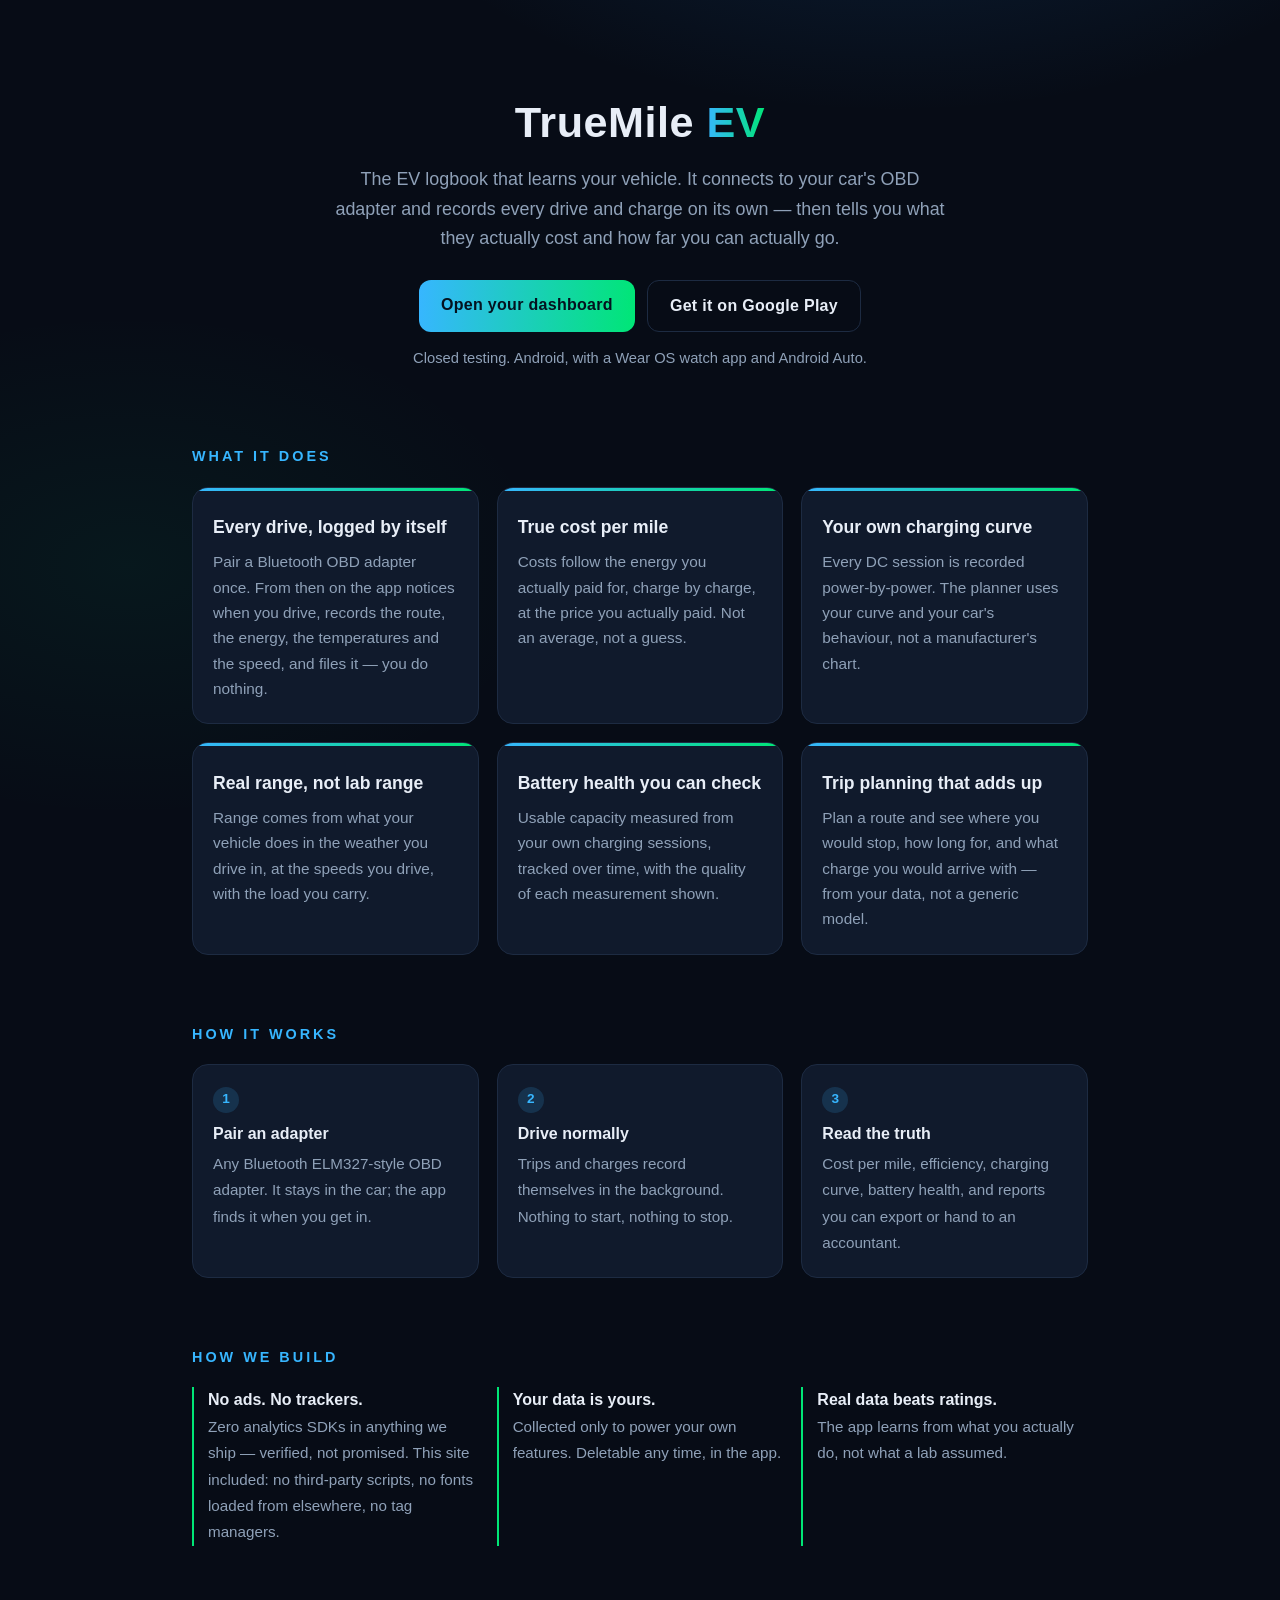
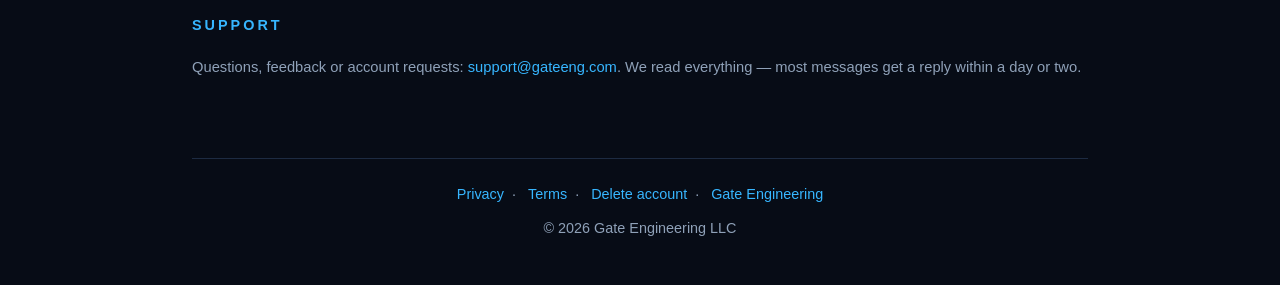
==== index.html @ 0117ac12 "Add files via upload" ====
<!DOCTYPE html>
<html lang="en"><head><meta charset="utf-8"><meta name="viewport" content="width=device-width, initial-scale=1">
<title>TrueMile EV — the EV logbook that learns your vehicle</title>
<meta name="description" content="TrueMile EV connects to your car's OBD adapter and records every drive and charge automatically: true cost per mile, real range, your own charging curve, battery health, and a trip planner built on your driving instead of lab numbers.">
<link rel="icon" href='data:image/svg+xml,<svg xmlns="http://www.w3.org/2000/svg" viewBox="0 0 64 64"><path d="M10 12 h18 a20 20 0 0 1 0 40 h-18 z" fill="%231e88d2"/><circle cx="52" cy="32" r="6" fill="%2300e676"/></svg>'>
<style>
:root{--bg:#070c16;--card:#101a2c;--ink:#e8eef7;--muted:#8fa1b8;--line:#1d2b42;
--cyan:#37b6ff;--green:#00e676}
*{box-sizing:border-box}
body{margin:0;font-family:-apple-system,"Segoe UI",Roboto,sans-serif;background:var(--bg);color:var(--ink);line-height:1.65;
background-image:
 radial-gradient(900px 500px at 70% -10%,rgba(30,110,190,.22),transparent 60%),
 radial-gradient(700px 420px at 10% 30%,rgba(0,180,120,.07),transparent 60%);}
.wrap{max-width:940px;margin:0 auto;padding:0 22px}
a{color:var(--cyan);text-decoration:none}a:hover{text-decoration:underline}
header{padding:78px 0 26px;text-align:center}
h1{font-size:clamp(1.9em,5vw,2.7em);margin:.2em 0 .1em;letter-spacing:.5px;font-weight:800}
h1 .g{background:linear-gradient(92deg,var(--cyan),var(--green));-webkit-background-clip:text;background-clip:text;color:transparent}
.tag{color:var(--muted);font-size:1.12em;margin:.4em auto 0;max-width:620px}
.cta{display:flex;gap:12px;justify-content:center;flex-wrap:wrap;margin-top:26px}
.btn{display:inline-block;padding:12px 22px;border-radius:12px;font-weight:700;letter-spacing:.3px}
.btn.primary{background:linear-gradient(92deg,var(--cyan),var(--green));color:#04121f}
.btn.primary:hover{text-decoration:none;filter:brightness(1.08)}
.btn.ghost{border:1px solid var(--line);color:var(--ink)}
.btn.ghost:hover{text-decoration:none;border-color:#2c4268}
section{padding:34px 0}
h2{font-size:.9em;letter-spacing:3px;text-transform:uppercase;color:var(--cyan);margin:0 0 18px}
.grid{display:grid;grid-template-columns:repeat(auto-fit,minmax(260px,1fr));gap:18px}
.card{position:relative;background:var(--card);border:1px solid var(--line);border-radius:16px;padding:22px 20px;overflow:hidden}
.card::before{content:"";position:absolute;inset:0 0 auto 0;height:3px;background:linear-gradient(90deg,var(--cyan),var(--green))}
.card h3{margin:.2em 0 .4em;font-size:1.1em}
.card p{margin:0;color:var(--muted);font-size:.96em}
ol.steps{counter-reset:s;list-style:none;padding:0;margin:0;display:grid;grid-template-columns:repeat(auto-fit,minmax(240px,1fr));gap:18px}
ol.steps li{counter-increment:s;background:var(--card);border:1px solid var(--line);border-radius:16px;padding:20px}
ol.steps li::before{content:counter(s);display:inline-flex;align-items:center;justify-content:center;width:26px;height:26px;
border-radius:50%;background:rgba(55,182,255,.16);color:var(--cyan);font-weight:800;font-size:.85em;margin-bottom:8px}
ol.steps b{display:block;margin-bottom:4px}
ol.steps span{color:var(--muted);font-size:.95em}
.promise{display:grid;grid-template-columns:repeat(auto-fit,minmax(240px,1fr));gap:18px}
.promise div{border-left:2px solid var(--green);padding-left:14px}
.promise b{display:block}
.promise span{color:var(--muted);font-size:.95em}
.note{color:var(--muted);font-size:.92em}
footer{border-top:1px solid var(--line);margin-top:30px;padding:24px 0 44px;color:var(--muted);font-size:.9em;text-align:center}
footer a{margin:0 8px}
</style>
</head><body>
<div class="wrap">

<header>
  <h1>TrueMile <span class="g">EV</span></h1>
  <p class="tag">The EV logbook that learns your vehicle. It connects to your car's OBD adapter and
  records every drive and charge on its own — then tells you what they actually cost and how far you
  can actually go.</p>
  <div class="cta">
    <a class="btn primary" href="app.html">Open your dashboard</a>
    <a class="btn ghost" href="https://play.google.com/store/apps/details?id=com.gateengineering.truemileev">Get it on Google Play</a>
  </div>
  <p class="note" style="margin-top:14px">Closed testing. Android, with a Wear OS watch app and Android Auto.</p>
</header>

<section>
  <h2>What it does</h2>
  <div class="grid">
    <div class="card"><h3>Every drive, logged by itself</h3><p>Pair a Bluetooth OBD adapter once. From then on the app notices when you drive, records the route, the energy, the temperatures and the speed, and files it — you do nothing.</p></div>
    <div class="card"><h3>True cost per mile</h3><p>Costs follow the energy you actually paid for, charge by charge, at the price you actually paid. Not an average, not a guess.</p></div>
    <div class="card"><h3>Your own charging curve</h3><p>Every DC session is recorded power-by-power. The planner uses your curve and your car's behaviour, not a manufacturer's chart.</p></div>
    <div class="card"><h3>Real range, not lab range</h3><p>Range comes from what your vehicle does in the weather you drive in, at the speeds you drive, with the load you carry.</p></div>
    <div class="card"><h3>Battery health you can check</h3><p>Usable capacity measured from your own charging sessions, tracked over time, with the quality of each measurement shown.</p></div>
    <div class="card"><h3>Trip planning that adds up</h3><p>Plan a route and see where you would stop, how long for, and what charge you would arrive with — from your data, not a generic model.</p></div>
  </div>
</section>

<section>
  <h2>How it works</h2>
  <ol class="steps">
    <li><b>Pair an adapter</b><span>Any Bluetooth ELM327-style OBD adapter. It stays in the car; the app finds it when you get in.</span></li>
    <li><b>Drive normally</b><span>Trips and charges record themselves in the background. Nothing to start, nothing to stop.</span></li>
    <li><b>Read the truth</b><span>Cost per mile, efficiency, charging curve, battery health, and reports you can export or hand to an accountant.</span></li>
  </ol>
</section>

<section>
  <h2>How we build</h2>
  <div class="promise">
    <div><b>No ads. No trackers.</b><span>Zero analytics SDKs in anything we ship — verified, not promised. This site included: no third-party scripts, no fonts loaded from elsewhere, no tag managers.</span></div>
    <div><b>Your data is yours.</b><span>Collected only to power your own features. Deletable any time, in the app.</span></div>
    <div><b>Real data beats ratings.</b><span>The app learns from what you actually do, not what a lab assumed.</span></div>
  </div>
</section>

<section>
  <h2>Support</h2>
  <p class="note">Questions, feedback or account requests: <a href="mailto:support@gateeng.com">support@gateeng.com</a>.
  We read everything — most messages get a reply within a day or two.</p>
</section>

<footer>
  <div>
    <a href="https://gateeng.com/truemile-privacy/">Privacy</a>·
    <a href="https://gateeng.com/truemile-terms/">Terms</a>·
    <a href="https://gateeng.com/truemile-privacy/delete/">Delete account</a>·
    <a href="https://gateeng.com">Gate Engineering</a>
  </div>
  <div style="margin-top:10px">© 2026 Gate Engineering LLC</div>
</footer>

</div>
</body></html>
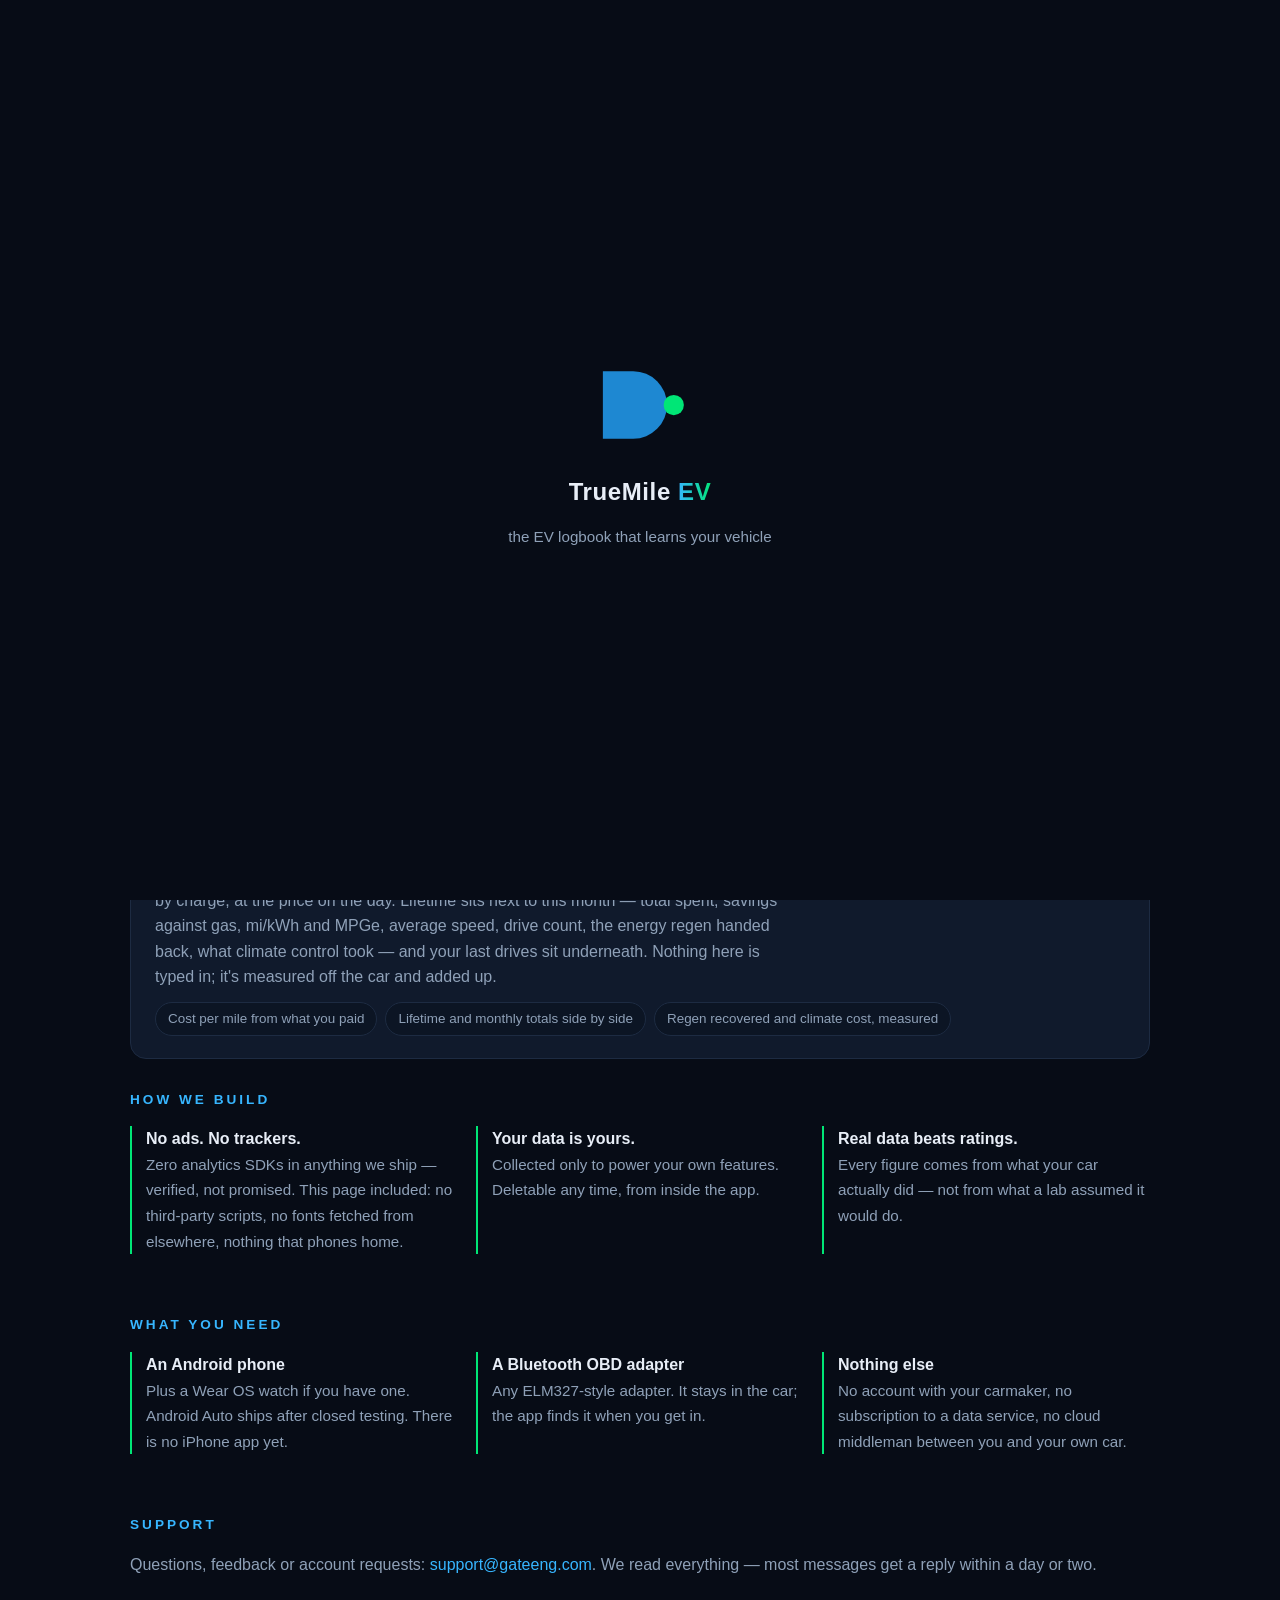
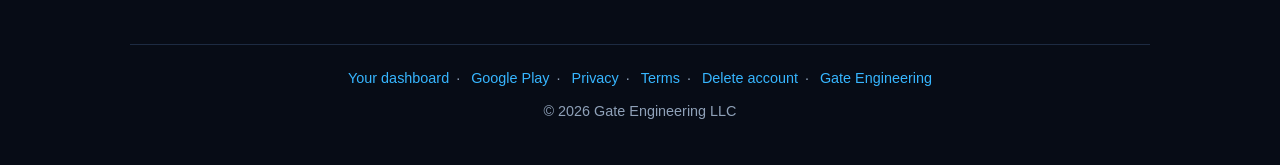
==== commit e8b6ed0c: "Add files via upload" ====
--- a/index.html
+++ b/index.html
@@ -3,107 +3,98 @@
 <title>TrueMile EV — the EV logbook that learns your vehicle</title>
 <meta name="description" content="TrueMile EV connects to your car's OBD adapter and records every drive and charge automatically: true cost per mile, real range, your own charging curve, battery health, and a trip planner built on your driving instead of lab numbers.">
 <link rel="icon" href='data:image/svg+xml,<svg xmlns="http://www.w3.org/2000/svg" viewBox="0 0 64 64"><path d="M10 12 h18 a20 20 0 0 1 0 40 h-18 z" fill="%231e88d2"/><circle cx="52" cy="32" r="6" fill="%2300e676"/></svg>'>
-<style>
-:root{--bg:#070c16;--card:#101a2c;--ink:#e8eef7;--muted:#8fa1b8;--line:#1d2b42;
---cyan:#37b6ff;--green:#00e676}
-*{box-sizing:border-box}
-body{margin:0;font-family:-apple-system,"Segoe UI",Roboto,sans-serif;background:var(--bg);color:var(--ink);line-height:1.65;
-background-image:
- radial-gradient(900px 500px at 70% -10%,rgba(30,110,190,.22),transparent 60%),
- radial-gradient(700px 420px at 10% 30%,rgba(0,180,120,.07),transparent 60%);}
-.wrap{max-width:940px;margin:0 auto;padding:0 22px}
-a{color:var(--cyan);text-decoration:none}a:hover{text-decoration:underline}
-header{padding:78px 0 26px;text-align:center}
-h1{font-size:clamp(1.9em,5vw,2.7em);margin:.2em 0 .1em;letter-spacing:.5px;font-weight:800}
-h1 .g{background:linear-gradient(92deg,var(--cyan),var(--green));-webkit-background-clip:text;background-clip:text;color:transparent}
-.tag{color:var(--muted);font-size:1.12em;margin:.4em auto 0;max-width:620px}
-.cta{display:flex;gap:12px;justify-content:center;flex-wrap:wrap;margin-top:26px}
-.btn{display:inline-block;padding:12px 22px;border-radius:12px;font-weight:700;letter-spacing:.3px}
-.btn.primary{background:linear-gradient(92deg,var(--cyan),var(--green));color:#04121f}
-.btn.primary:hover{text-decoration:none;filter:brightness(1.08)}
-.btn.ghost{border:1px solid var(--line);color:var(--ink)}
-.btn.ghost:hover{text-decoration:none;border-color:#2c4268}
-section{padding:34px 0}
-h2{font-size:.9em;letter-spacing:3px;text-transform:uppercase;color:var(--cyan);margin:0 0 18px}
-.grid{display:grid;grid-template-columns:repeat(auto-fit,minmax(260px,1fr));gap:18px}
-.card{position:relative;background:var(--card);border:1px solid var(--line);border-radius:16px;padding:22px 20px;overflow:hidden}
-.card::before{content:"";position:absolute;inset:0 0 auto 0;height:3px;background:linear-gradient(90deg,var(--cyan),var(--green))}
-.card h3{margin:.2em 0 .4em;font-size:1.1em}
-.card p{margin:0;color:var(--muted);font-size:.96em}
-ol.steps{counter-reset:s;list-style:none;padding:0;margin:0;display:grid;grid-template-columns:repeat(auto-fit,minmax(240px,1fr));gap:18px}
-ol.steps li{counter-increment:s;background:var(--card);border:1px solid var(--line);border-radius:16px;padding:20px}
-ol.steps li::before{content:counter(s);display:inline-flex;align-items:center;justify-content:center;width:26px;height:26px;
-border-radius:50%;background:rgba(55,182,255,.16);color:var(--cyan);font-weight:800;font-size:.85em;margin-bottom:8px}
-ol.steps b{display:block;margin-bottom:4px}
-ol.steps span{color:var(--muted);font-size:.95em}
-.promise{display:grid;grid-template-columns:repeat(auto-fit,minmax(240px,1fr));gap:18px}
-.promise div{border-left:2px solid var(--green);padding-left:14px}
-.promise b{display:block}
-.promise span{color:var(--muted);font-size:.95em}
-.note{color:var(--muted);font-size:.92em}
-footer{border-top:1px solid var(--line);margin-top:30px;padding:24px 0 44px;color:var(--muted);font-size:.9em;text-align:center}
-footer a{margin:0 8px}
-</style>
+<link rel="stylesheet" href="assets/site.css">
 </head><body>
+
+<!-- Splash — the app's own opening. Once per visit; skipped entirely when motion is reduced. -->
+<div id="splash">
+  <svg class="mark" viewBox="0 0 64 64" aria-hidden="true">
+    <path d="M10 12 h18 a20 20 0 0 1 0 40 h-18 z" fill="#1e88d2"/>
+    <circle class="pulse" cx="52" cy="32" r="6" fill="#00e676"/>
+  </svg>
+  <div class="name">TrueMile <span>EV</span></div>
+  <div class="tag">the EV logbook that learns your vehicle</div>
+</div>
+
 <div class="wrap">
 
-<header>
-  <h1>TrueMile <span class="g">EV</span></h1>
-  <p class="tag">The EV logbook that learns your vehicle. It connects to your car's OBD adapter and
-  records every drive and charge on its own — then tells you what they actually cost and how far you
-  can actually go.</p>
-  <div class="cta">
-    <a class="btn primary" href="app.html">Open your dashboard</a>
-    <a class="btn ghost" href="https://play.google.com/store/apps/details?id=com.gateengineering.truemileev">Get it on Google Play</a>
+  <header class="bar">
+    <a class="btn" href="app.html">
+      <svg viewBox="0 0 24 24" fill="currentColor" aria-hidden="true"><path d="M12 12a5 5 0 1 0 0-10 5 5 0 0 0 0 10zm0 2c-5 0-9 2.5-9 5.5V22h18v-2.5c0-3-4-5.5-9-5.5z"/></svg>
+      Sign in
+    </a>
+    <div class="spacer"></div>
+    <a class="btn" href="https://play.google.com/store/apps/details?id=com.gateengineering.truemileev">
+      <svg viewBox="0 0 24 24" fill="currentColor" aria-hidden="true"><path d="M3 2.5v19l11-9.5-11-9.5zm13.2 7.1 2.9 2.4-2.9 2.4-2.8-2.4 2.8-2.4z"/></svg>
+      Google Play
+    </a>
+    <span class="btn" aria-disabled="true" title="iPhone app: not yet">
+      <svg viewBox="0 0 24 24" fill="currentColor" aria-hidden="true"><path d="M16.3 12.7c0-2.3 1.9-3.4 2-3.5-1.1-1.6-2.8-1.8-3.4-1.8-1.5-.2-2.8.8-3.6.8-.7 0-1.8-.8-3-.8-1.6 0-3 .9-3.8 2.3-1.6 2.8-.4 7 1.2 9.3.8 1.1 1.7 2.4 2.9 2.3 1.2 0 1.6-.7 3-.7s1.8.7 3 .7c1.2 0 2-1.1 2.8-2.3.9-1.3 1.2-2.6 1.2-2.6s-2.3-.9-2.3-3.7zM14 5.6c.6-.8 1.1-1.9 1-3-1 0-2.1.6-2.8 1.5-.6.7-1.1 1.8-1 2.9 1.1.1 2.2-.6 2.8-1.4z"/></svg>
+      iPhone soon
+    </span>
+  </header>
+
+  <div class="hero">
+    <h1>TrueMile <span>EV</span></h1>
+    <p>It pairs with the OBD adapter in your car and then records every drive and every charge by
+    itself — and tells you what they actually cost, and how far you can actually go.</p>
   </div>
-  <p class="note" style="margin-top:14px">Closed testing. Android, with a Wear OS watch app and Android Auto.</p>
-</header>
 
-<section>
-  <h2>What it does</h2>
-  <div class="grid">
-    <div class="card"><h3>Every drive, logged by itself</h3><p>Pair a Bluetooth OBD adapter once. From then on the app notices when you drive, records the route, the energy, the temperatures and the speed, and files it — you do nothing.</p></div>
-    <div class="card"><h3>True cost per mile</h3><p>Costs follow the energy you actually paid for, charge by charge, at the price you actually paid. Not an average, not a guess.</p></div>
-    <div class="card"><h3>Your own charging curve</h3><p>Every DC session is recorded power-by-power. The planner uses your curve and your car's behaviour, not a manufacturer's chart.</p></div>
-    <div class="card"><h3>Real range, not lab range</h3><p>Range comes from what your vehicle does in the weather you drive in, at the speeds you drive, with the load you carry.</p></div>
-    <div class="card"><h3>Battery health you can check</h3><p>Usable capacity measured from your own charging sessions, tracked over time, with the quality of each measurement shown.</p></div>
-    <div class="card"><h3>Trip planning that adds up</h3><p>Plan a route and see where you would stop, how long for, and what charge you would arrive with — from your data, not a generic model.</p></div>
+  <!-- The carousel. Slides are drawn, not photographed: they stay crisp at any size, weigh
+       nothing, and their numbers can move. -->
+  <div class="stage" role="group" aria-label="App screens">
+    <div id="ring" class="ring"></div>
   </div>
-</section>
 
-<section>
-  <h2>How it works</h2>
-  <ol class="steps">
-    <li><b>Pair an adapter</b><span>Any Bluetooth ELM327-style OBD adapter. It stays in the car; the app finds it when you get in.</span></li>
-    <li><b>Drive normally</b><span>Trips and charges record themselves in the background. Nothing to start, nothing to stop.</span></li>
-    <li><b>Read the truth</b><span>Cost per mile, efficiency, charging curve, battery health, and reports you can export or hand to an accountant.</span></li>
-  </ol>
-</section>
+  <!-- The app's own bottom bar, doing the steering. -->
+  <div id="appnav" class="appnav" role="tablist" aria-label="Choose a screen"></div>
 
-<section>
-  <h2>How we build</h2>
-  <div class="promise">
-    <div><b>No ads. No trackers.</b><span>Zero analytics SDKs in anything we ship — verified, not promised. This site included: no third-party scripts, no fonts loaded from elsewhere, no tag managers.</span></div>
-    <div><b>Your data is yours.</b><span>Collected only to power your own features. Deletable any time, in the app.</span></div>
-    <div><b>Real data beats ratings.</b><span>The app learns from what you actually do, not what a lab assumed.</span></div>
-  </div>
-</section>
+  <div id="readout" class="readout" aria-live="polite"></div>
 
-<section>
-  <h2>Support</h2>
-  <p class="note">Questions, feedback or account requests: <a href="mailto:support@gateeng.com">support@gateeng.com</a>.
-  We read everything — most messages get a reply within a day or two.</p>
-</section>
+  <section>
+    <h3 class="sec">How we build</h3>
+    <div class="promise">
+      <div><b>No ads. No trackers.</b><span>Zero analytics SDKs in anything we ship — verified, not
+      promised. This page included: no third-party scripts, no fonts fetched from elsewhere, nothing
+      that phones home.</span></div>
+      <div><b>Your data is yours.</b><span>Collected only to power your own features. Deletable any
+      time, from inside the app.</span></div>
+      <div><b>Real data beats ratings.</b><span>Every figure comes from what your car actually did —
+      not from what a lab assumed it would do.</span></div>
+    </div>
+  </section>
 
-<footer>
-  <div>
-    <a href="https://gateeng.com/truemile-privacy/">Privacy</a>·
-    <a href="https://gateeng.com/truemile-terms/">Terms</a>·
-    <a href="https://gateeng.com/truemile-privacy/delete/">Delete account</a>·
-    <a href="https://gateeng.com">Gate Engineering</a>
-  </div>
-  <div style="margin-top:10px">© 2026 Gate Engineering LLC</div>
-</footer>
+  <section>
+    <h3 class="sec">What you need</h3>
+    <div class="promise">
+      <div><b>An Android phone</b><span>Plus a Wear OS watch if you have one. Android Auto ships
+      after closed testing. There is no iPhone app yet.</span></div>
+      <div><b>A Bluetooth OBD adapter</b><span>Any ELM327-style adapter. It stays in the car; the app
+      finds it when you get in.</span></div>
+      <div><b>Nothing else</b><span>No account with your carmaker, no subscription to a data service,
+      no cloud middleman between you and your own car.</span></div>
+    </div>
+  </section>
+
+  <section>
+    <h3 class="sec">Support</h3>
+    <p style="color:var(--muted)">Questions, feedback or account requests:
+    <a href="mailto:support@gateeng.com">support@gateeng.com</a>. We read everything — most messages
+    get a reply within a day or two.</p>
+  </section>
+
+  <footer>
+    <div>
+      <a href="app.html">Your dashboard</a>·
+      <a href="https://play.google.com/store/apps/details?id=com.gateengineering.truemileev">Google Play</a>·
+      <a href="https://gateeng.com/truemile-privacy/">Privacy</a>·
+      <a href="https://gateeng.com/truemile-terms/">Terms</a>·
+      <a href="https://gateeng.com/truemile-privacy/delete/">Delete account</a>·
+      <a href="https://gateeng.com">Gate Engineering</a>
+    </div>
+    <div style="margin-top:10px">© 2026 Gate Engineering LLC</div>
+  </footer>
 
 </div>
+<script src="assets/site.js"></script>
 </body></html>
--- a/assets/site.css
+++ b/assets/site.css
@@ -0,0 +1,130 @@
+/* TrueMile EV — the public page. Self-hosted, no font or script from anywhere else. */
+:root{
+  --bg:#070c16; --card:#101a2c; --card2:#0c1524; --ink:#e8eef7; --muted:#8fa1b8; --dim:#5d6e85;
+  --line:#1d2b42; --cyan:#37b6ff; --green:#00e676; --blue:#2e9be6; --amber:#ffb300; --red:#ff5252;
+}
+*{box-sizing:border-box}
+html{scroll-behavior:smooth}
+body{margin:0;font-family:-apple-system,"Segoe UI",Roboto,sans-serif;background:var(--bg);color:var(--ink);
+  line-height:1.6;overflow-x:hidden;
+  background-image:radial-gradient(900px 520px at 72% -12%,rgba(30,110,190,.22),transparent 60%),
+                   radial-gradient(760px 440px at 8% 26%,rgba(0,180,120,.07),transparent 60%);}
+a{color:var(--cyan);text-decoration:none}a:hover{text-decoration:underline}
+.wrap{max-width:1060px;margin:0 auto;padding:0 20px}
+
+/* ── splash — the app's own opening, once per visit ─────────────────────────── */
+#splash{position:fixed;inset:0;z-index:50;background:var(--bg);display:flex;flex-direction:column;
+  align-items:center;justify-content:center;gap:14px;transition:opacity .5s ease,visibility .5s}
+#splash.gone{opacity:0;visibility:hidden}
+#splash .mark{width:108px;height:108px}
+#splash .name{font-size:1.5em;font-weight:800;letter-spacing:.6px}
+#splash .name span{background:linear-gradient(92deg,var(--cyan),var(--green));-webkit-background-clip:text;background-clip:text;color:transparent}
+#splash .tag{color:var(--muted);font-size:.95em}
+.pulse{transform-origin:center;animation:pulse 1.6s ease-in-out infinite}
+@keyframes pulse{0%,100%{opacity:.55;transform:scale(1)}50%{opacity:1;transform:scale(1.12)}}
+
+/* ── header ─────────────────────────────────────────────────────────────────── */
+header.bar{display:flex;align-items:center;gap:10px;padding:16px 0;flex-wrap:wrap}
+.bar .spacer{flex:1}
+.btn{display:inline-flex;align-items:center;gap:7px;padding:9px 15px;border-radius:11px;
+  font-weight:700;font-size:.9em;border:1px solid var(--line);color:var(--ink);background:transparent;cursor:pointer}
+.btn:hover{border-color:#2c4268;text-decoration:none}
+.btn.primary{background:linear-gradient(92deg,var(--cyan),var(--green));color:#04121f;border:0}
+.btn.primary:hover{filter:brightness(1.08)}
+.btn[aria-disabled="true"]{opacity:.45;cursor:default}
+.btn svg{width:16px;height:16px;flex:none}
+
+/* ── hero ───────────────────────────────────────────────────────────────────── */
+.hero{text-align:center;padding:10px 0 4px}
+.hero h1{font-size:clamp(1.9em,5vw,2.7em);margin:.1em 0 .1em;letter-spacing:.5px;font-weight:800}
+.hero h1 span{background:linear-gradient(92deg,var(--cyan),var(--green));-webkit-background-clip:text;background-clip:text;color:transparent}
+.hero p{color:var(--muted);max-width:640px;margin:.3em auto 0}
+
+/* ── 3D carousel ────────────────────────────────────────────────────────────── */
+.stage{position:relative;height:430px;perspective:1300px;margin:18px 0 6px}
+.ring{position:absolute;inset:0;transform-style:preserve-3d;transition:transform .75s cubic-bezier(.22,.9,.28,1)}
+.slide{position:absolute;left:50%;top:0;width:210px;height:412px;margin-left:-105px;
+  transition:opacity .5s ease,filter .5s ease;backface-visibility:hidden}
+.slide[data-far="1"]{opacity:.42;filter:saturate(.6)}
+.phone{width:100%;height:100%;border-radius:26px;position:relative;overflow:hidden;
+  background:var(--card2);border:1px solid var(--line);box-shadow:0 18px 44px rgba(0,0,0,.5)}
+.phone .screen{position:absolute;inset:7px;border-radius:20px;background:var(--bg);overflow:hidden;
+  display:flex;flex-direction:column}
+.phone .status{display:flex;justify-content:space-between;padding:6px 10px 2px;font-size:8px;color:var(--dim)}
+.phone .body{flex:1;padding:6px 8px;display:flex;flex-direction:column;gap:5px;overflow:hidden}
+.phone .navbar{display:flex;justify-content:space-around;align-items:center;border-top:1px solid var(--line);
+  padding:5px 2px}
+.phone .navbar svg{width:11px;height:11px;color:var(--dim)}
+.phone .navbar .on{color:var(--cyan)}
+.watch{width:100%;height:100%;display:flex;align-items:center;justify-content:center}
+.watch .face{width:170px;height:170px;border-radius:50%;background:var(--bg);border:9px solid #16202f;
+  display:flex;flex-direction:column;align-items:center;justify-content:center;gap:2px;
+  box-shadow:0 18px 44px rgba(0,0,0,.5)}
+
+/* mock-screen parts */
+.t{background:var(--card);border-radius:7px;padding:5px 6px;min-width:0}
+.t .k{font-size:6.5px;letter-spacing:.6px;text-transform:uppercase;color:var(--muted);white-space:nowrap}
+.t .v{font-size:12px;font-weight:800;line-height:1.15;white-space:nowrap}
+.g2{display:grid;grid-template-columns:1fr 1fr;gap:5px}
+.g3{display:grid;grid-template-columns:1fr 1fr 1fr;gap:5px}
+.row{display:flex;gap:5px;align-items:center}
+.cyan{color:var(--cyan)}.green{color:var(--green)}.amber{color:var(--amber)}.blue{color:var(--blue)}.red{color:var(--red)}
+.muted{color:var(--muted)}
+.bar-s{height:5px;border-radius:3px;background:var(--line);overflow:hidden}
+.bar-s i{display:block;height:100%;background:linear-gradient(90deg,var(--cyan),var(--green))}
+.listrow{display:flex;justify-content:space-between;font-size:7.5px;color:var(--muted);
+  border-bottom:1px solid var(--line);padding:3px 1px}
+.mapbg{position:absolute;inset:0;background:
+  linear-gradient(90deg,transparent 49%,#16233a 49.5%,#16233a 50.5%,transparent 51%),
+  linear-gradient(0deg,transparent 39%,#16233a 39.5%,#16233a 40.5%,transparent 41%),
+  linear-gradient(72deg,transparent 64%,#16233a 64.4%,#16233a 65.4%,transparent 66%),#0a1322}
+.pin{position:absolute;width:9px;height:9px;border-radius:50%;border:2px solid var(--bg)}
+.dots{display:flex;gap:4px;justify-content:center;padding-top:3px}
+.dots i{width:4px;height:4px;border-radius:50%;background:var(--line);display:block}
+.dots i.on{background:var(--cyan)}
+
+/* ── the app's own nav, as the carousel's control ───────────────────────────── */
+.appnav{display:flex;justify-content:center;gap:6px;flex-wrap:wrap;margin:10px 0 0}
+.appnav button{display:flex;flex-direction:column;align-items:center;gap:3px;min-width:74px;
+  padding:9px 8px;border-radius:13px;border:1px solid transparent;background:transparent;
+  color:var(--dim);font:inherit;font-size:.72em;font-weight:700;letter-spacing:.3px;cursor:pointer}
+.appnav button svg{width:19px;height:19px}
+.appnav button:hover{color:var(--muted);border-color:var(--line)}
+.appnav button[aria-selected="true"]{color:var(--cyan);background:rgba(55,182,255,.10);border-color:rgba(55,182,255,.3)}
+.appnav .soon::after{content:"soon";display:block;font-size:.75em;font-weight:600;color:var(--dim);letter-spacing:.4px}
+
+/* ── the write-up under the carousel ───────────────────────────────────────── */
+.readout{background:var(--card);border:1px solid var(--line);border-radius:16px;padding:22px 24px;margin-top:14px;
+  min-height:190px}
+.readout h2{margin:0 0 2px;font-size:1.3em;letter-spacing:.3px}
+.readout .lede{color:var(--ink);font-size:1.02em;margin:0 0 10px}
+.readout p.detail{color:var(--muted);margin:0 0 12px;max-width:72ch}
+.readout ul{list-style:none;margin:0;padding:0;display:flex;gap:8px;flex-wrap:wrap}
+.readout li{font-size:.84em;color:var(--muted);background:var(--card2);border:1px solid var(--line);
+  border-radius:999px;padding:5px 12px}
+.fade-in{animation:fade .45s ease}
+@keyframes fade{from{opacity:0;transform:translateY(6px)}to{opacity:1;transform:none}}
+
+/* ── promises + footer ─────────────────────────────────────────────────────── */
+section{padding:30px 0}
+h3.sec{font-size:.85em;letter-spacing:3px;text-transform:uppercase;color:var(--cyan);margin:0 0 16px}
+.promise{display:grid;grid-template-columns:repeat(auto-fit,minmax(250px,1fr));gap:18px}
+.promise div{border-left:2px solid var(--green);padding-left:14px}
+.promise b{display:block}
+.promise span{color:var(--muted);font-size:.95em}
+footer{border-top:1px solid var(--line);margin-top:20px;padding:22px 0 42px;color:var(--muted);
+  font-size:.9em;text-align:center}
+footer a{margin:0 7px}
+
+@media (max-width:640px){
+  .stage{height:390px}
+  .slide{width:176px;height:350px;margin-left:-88px}
+  .appnav button{min-width:62px;font-size:.68em}
+  .readout{padding:18px}
+}
+@media (prefers-reduced-motion:reduce){
+  html{scroll-behavior:auto}
+  .ring{transition:none}
+  .pulse{animation:none}
+  .fade-in{animation:none}
+}
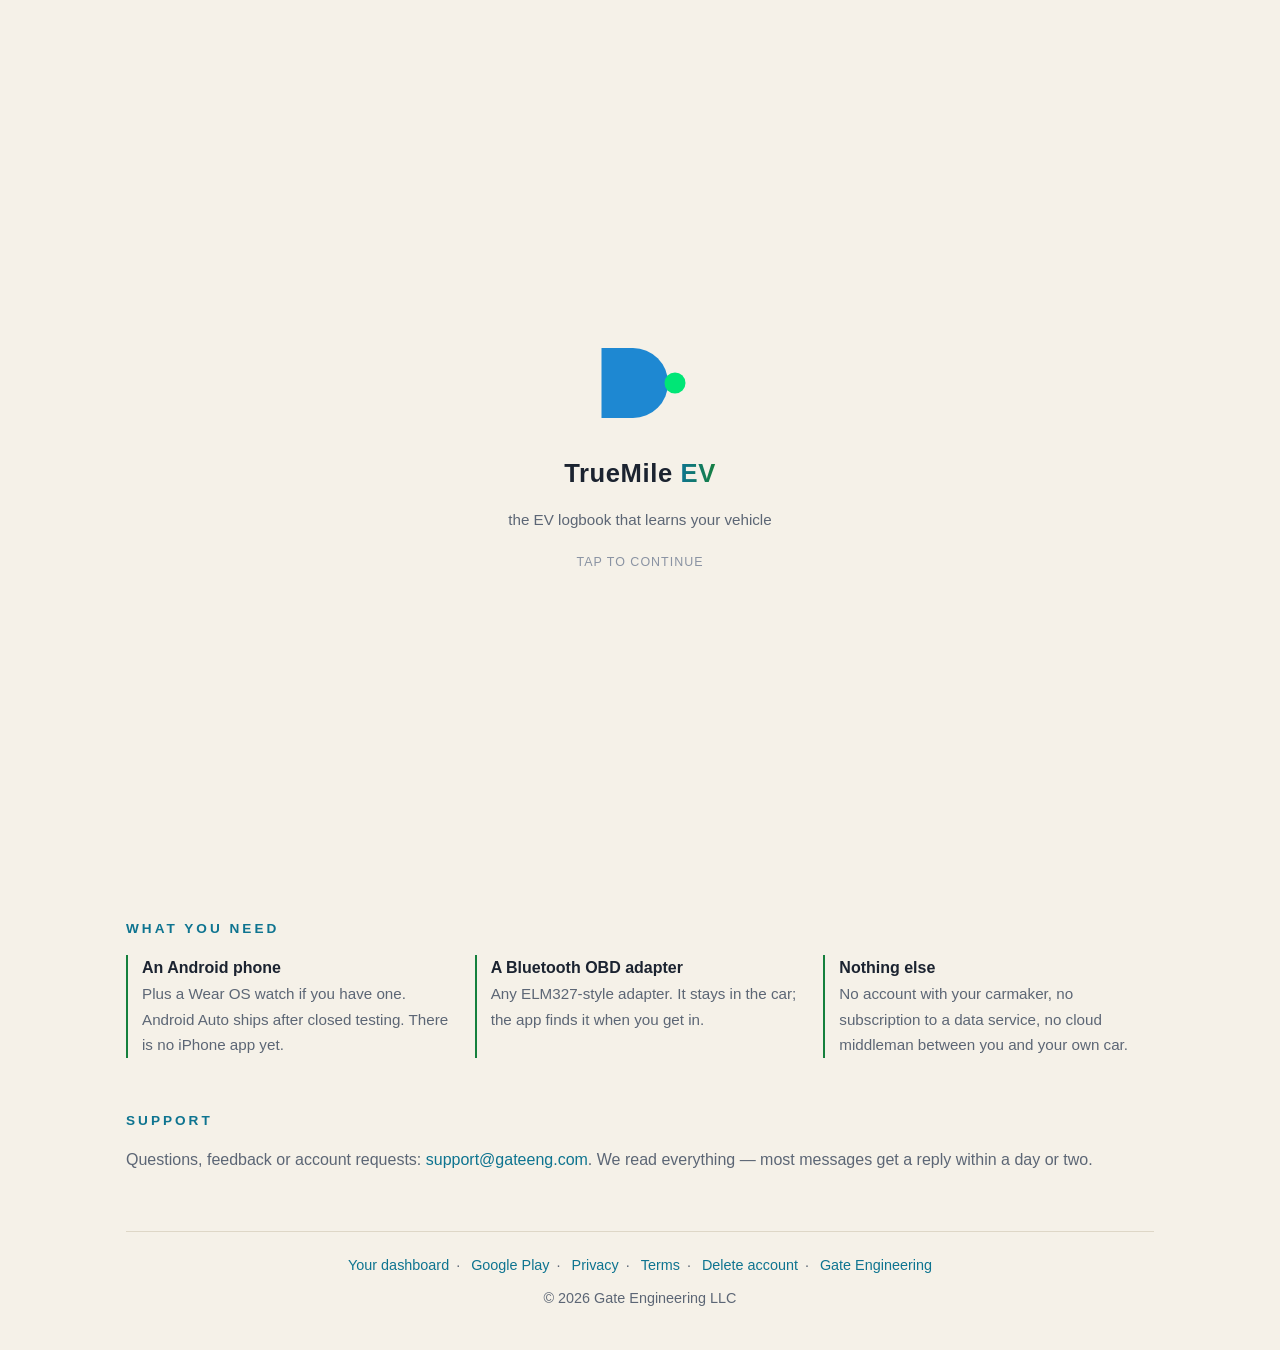
==== commit b5438139: "Splash on every load, a theme that follows the clock, and screens only Splash runs every visit now (" ====
--- a/index.html
+++ b/index.html
@@ -1,12 +1,15 @@
 <!DOCTYPE html>
-<html lang="en"><head><meta charset="utf-8"><meta name="viewport" content="width=device-width, initial-scale=1">
+<html lang="en" data-theme="dark"><head><meta charset="utf-8">
+<meta name="viewport" content="width=device-width, initial-scale=1, viewport-fit=cover">
 <title>TrueMile EV — the EV logbook that learns your vehicle</title>
 <meta name="description" content="TrueMile EV connects to your car's OBD adapter and records every drive and charge automatically: true cost per mile, real range, your own charging curve, battery health, and a trip planner built on your driving instead of lab numbers.">
+<meta name="color-scheme" content="dark light">
 <link rel="icon" href='data:image/svg+xml,<svg xmlns="http://www.w3.org/2000/svg" viewBox="0 0 64 64"><path d="M10 12 h18 a20 20 0 0 1 0 40 h-18 z" fill="%231e88d2"/><circle cx="52" cy="32" r="6" fill="%2300e676"/></svg>'>
 <link rel="stylesheet" href="assets/site.css">
 </head><body>
 
-<!-- Splash — the app's own opening. Once per visit; skipped entirely when motion is reduced. -->
+<!-- Splash — the app's own opening, on every load. Tap or press a key to skip; skipped entirely
+     when the browser asks for reduced motion. -->
 <div id="splash">
   <svg class="mark" viewBox="0 0 64 64" aria-hidden="true">
     <path d="M10 12 h18 a20 20 0 0 1 0 40 h-18 z" fill="#1e88d2"/>
@@ -14,6 +17,7 @@
   </svg>
   <div class="name">TrueMile <span>EV</span></div>
   <div class="tag">the EV logbook that learns your vehicle</div>
+  <div class="skip">tap to continue</div>
 </div>
 
 <div class="wrap">
@@ -23,33 +27,26 @@
       <svg viewBox="0 0 24 24" fill="currentColor" aria-hidden="true"><path d="M12 12a5 5 0 1 0 0-10 5 5 0 0 0 0 10zm0 2c-5 0-9 2.5-9 5.5V22h18v-2.5c0-3-4-5.5-9-5.5z"/></svg>
       Sign in
     </a>
-    <div class="spacer"></div>
-    <a class="btn" href="https://play.google.com/store/apps/details?id=com.gateengineering.truemileev">
-      <svg viewBox="0 0 24 24" fill="currentColor" aria-hidden="true"><path d="M3 2.5v19l11-9.5-11-9.5zm13.2 7.1 2.9 2.4-2.9 2.4-2.8-2.4 2.8-2.4z"/></svg>
-      Google Play
-    </a>
-    <span class="btn" aria-disabled="true" title="iPhone app: not yet">
-      <svg viewBox="0 0 24 24" fill="currentColor" aria-hidden="true"><path d="M16.3 12.7c0-2.3 1.9-3.4 2-3.5-1.1-1.6-2.8-1.8-3.4-1.8-1.5-.2-2.8.8-3.6.8-.7 0-1.8-.8-3-.8-1.6 0-3 .9-3.8 2.3-1.6 2.8-.4 7 1.2 9.3.8 1.1 1.7 2.4 2.9 2.3 1.2 0 1.6-.7 3-.7s1.8.7 3 .7c1.2 0 2-1.1 2.8-2.3.9-1.3 1.2-2.6 1.2-2.6s-2.3-.9-2.3-3.7zM14 5.6c.6-.8 1.1-1.9 1-3-1 0-2.1.6-2.8 1.5-.6.7-1.1 1.8-1 2.9 1.1.1 2.2-.6 2.8-1.4z"/></svg>
-      iPhone soon
-    </span>
+    <button id="themeBtn" class="btn icon" type="button" aria-label="Switch theme"></button>
+    <div class="stores">
+      <a class="btn" href="https://play.google.com/store/apps/details?id=com.gateengineering.truemileev">
+        <svg viewBox="0 0 24 24" fill="currentColor" aria-hidden="true"><path d="M3 2.5v19l11-9.5-11-9.5zm13.2 7.1 2.9 2.4-2.9 2.4-2.8-2.4 2.8-2.4z"/></svg>
+        Google Play
+      </a>
+      <span class="btn" aria-disabled="true" title="iPhone app: not yet">
+        <svg viewBox="0 0 24 24" fill="currentColor" aria-hidden="true"><path d="M16.3 12.7c0-2.3 1.9-3.4 2-3.5-1.1-1.6-2.8-1.8-3.4-1.8-1.5-.2-2.8.8-3.6.8-.7 0-1.8-.8-3-.8-1.6 0-3 .9-3.8 2.3-1.6 2.8-.4 7 1.2 9.3.8 1.1 1.7 2.4 2.9 2.3 1.2 0 1.6-.7 3-.7s1.8.7 3 .7c1.2 0 2-1.1 2.8-2.3.9-1.3 1.2-2.6 1.2-2.6s-2.3-.9-2.3-3.7zM14 5.6c.6-.8 1.1-1.9 1-3-1 0-2.1.6-2.8 1.5-.6.7-1.1 1.8-1 2.9 1.1.1 2.2-.6 2.8-1.4z"/></svg>
+        iPhone soon
+      </span>
+    </div>
   </header>
 
-  <div class="hero">
-    <h1>TrueMile <span>EV</span></h1>
-    <p>It pairs with the OBD adapter in your car and then records every drive and every charge by
-    itself — and tells you what they actually cost, and how far you can actually go.</p>
-  </div>
+  <div class="hero"><h1>TrueMile <span>EV</span></h1></div>
 
-  <!-- The carousel. Slides are drawn, not photographed: they stay crisp at any size, weigh
-       nothing, and their numbers can move. -->
+  <!-- The screens themselves, and nothing else: the app's own bottom bar steers them. -->
   <div class="stage" role="group" aria-label="App screens">
     <div id="ring" class="ring"></div>
   </div>
-
-  <!-- The app's own bottom bar, doing the steering. -->
   <div id="appnav" class="appnav" role="tablist" aria-label="Choose a screen"></div>
-
-  <div id="readout" class="readout" aria-live="polite"></div>
 
   <section>
     <h3 class="sec">How we build</h3>
--- a/assets/site.css
+++ b/assets/site.css
@@ -1,65 +1,98 @@
-/* TrueMile EV — the public page. Self-hosted, no font or script from anywhere else. */
-:root{
+/* TrueMile EV — the public page. Self-hosted, no font or script from anywhere else.
+   Two themes, the app's own: deep navy after dark, warm ivory by day. */
+:root, :root[data-theme="dark"]{
   --bg:#070c16; --card:#101a2c; --card2:#0c1524; --ink:#e8eef7; --muted:#8fa1b8; --dim:#5d6e85;
   --line:#1d2b42; --cyan:#37b6ff; --green:#00e676; --blue:#2e9be6; --amber:#ffb300; --red:#ff5252;
+  --glow:rgba(30,110,190,.22); --glow2:rgba(0,180,120,.07); --shadow:rgba(0,0,0,.5);
+  --bezel:#16202f;
+  /* the app's own nav colours, one per screen */
+  --c-board:#00e676; --c-charge:#00b0ff; --c-live:#ff1744; --c-map:#ff6d00; --c-report:#ffd600;
+  --c-wear:#37b6ff; --c-auto:#b388ff;
+}
+:root[data-theme="light"]{
+  --bg:#f5f1e8; --card:#ffffff; --card2:#ede8db; --ink:#1b2330; --muted:#5c6675; --dim:#8a93a3;
+  --line:#ded7c7; --cyan:#0e7490; --green:#15803d; --blue:#2563eb; --amber:#b45309; --red:#b91c1c;
+  --glow:rgba(14,116,144,.10); --glow2:rgba(21,128,61,.06); --shadow:rgba(90,80,60,.18);
+  --bezel:#d9d2c2;
+  --c-board:#15803d; --c-charge:#0369a1; --c-live:#b91c1c; --c-map:#c2410c; --c-report:#a16207;
+  --c-wear:#0e7490; --c-auto:#6d28d9;
 }
 *{box-sizing:border-box}
 html{scroll-behavior:smooth}
 body{margin:0;font-family:-apple-system,"Segoe UI",Roboto,sans-serif;background:var(--bg);color:var(--ink);
   line-height:1.6;overflow-x:hidden;
-  background-image:radial-gradient(900px 520px at 72% -12%,rgba(30,110,190,.22),transparent 60%),
-                   radial-gradient(760px 440px at 8% 26%,rgba(0,180,120,.07),transparent 60%);}
+  background-image:radial-gradient(900px 520px at 72% -12%,var(--glow),transparent 60%),
+                   radial-gradient(760px 440px at 8% 26%,var(--glow2),transparent 60%);}
 a{color:var(--cyan);text-decoration:none}a:hover{text-decoration:underline}
-.wrap{max-width:1060px;margin:0 auto;padding:0 20px}
+.wrap{max-width:1060px;margin:0 auto;padding:0 16px}
 
-/* ── splash — the app's own opening, once per visit ─────────────────────────── */
+/* ── splash ─────────────────────────────────────────────────────────────────── */
 #splash{position:fixed;inset:0;z-index:50;background:var(--bg);display:flex;flex-direction:column;
-  align-items:center;justify-content:center;gap:14px;transition:opacity .5s ease,visibility .5s}
+  align-items:center;justify-content:center;gap:14px;transition:opacity .55s ease,visibility .55s}
 #splash.gone{opacity:0;visibility:hidden}
-#splash .mark{width:108px;height:108px}
-#splash .name{font-size:1.5em;font-weight:800;letter-spacing:.6px}
+#splash .mark{width:112px;height:112px}
+#splash .name{font-size:1.6em;font-weight:800;letter-spacing:.6px}
 #splash .name span{background:linear-gradient(92deg,var(--cyan),var(--green));-webkit-background-clip:text;background-clip:text;color:transparent}
 #splash .tag{color:var(--muted);font-size:.95em}
-.pulse{transform-origin:center;animation:pulse 1.6s ease-in-out infinite}
-@keyframes pulse{0%,100%{opacity:.55;transform:scale(1)}50%{opacity:1;transform:scale(1.12)}}
+#splash .skip{color:var(--dim);font-size:.78em;letter-spacing:1px;text-transform:uppercase;margin-top:6px}
+.pulse{transform-origin:center;animation:pulse 1.5s ease-in-out infinite}
+@keyframes pulse{0%,100%{opacity:.5;transform:scale(1)}50%{opacity:1;transform:scale(1.14)}}
 
-/* ── header ─────────────────────────────────────────────────────────────────── */
-header.bar{display:flex;align-items:center;gap:10px;padding:16px 0;flex-wrap:wrap}
-.bar .spacer{flex:1}
-.btn{display:inline-flex;align-items:center;gap:7px;padding:9px 15px;border-radius:11px;
-  font-weight:700;font-size:.9em;border:1px solid var(--line);color:var(--ink);background:transparent;cursor:pointer}
-.btn:hover{border-color:#2c4268;text-decoration:none}
+/* ── header — one row on a desktop, two tidy rows on a phone ────────────────── */
+header.bar{display:flex;align-items:center;gap:8px;padding:12px 0 4px;flex-wrap:wrap}
+.bar .stores{display:flex;gap:8px;margin-left:auto;flex-wrap:nowrap}
+.btn{display:inline-flex;align-items:center;justify-content:center;gap:7px;padding:9px 14px;
+  border-radius:11px;font-weight:700;font-size:.88em;border:1px solid var(--line);color:var(--ink);
+  background:transparent;cursor:pointer;white-space:nowrap}
+.btn:hover{border-color:var(--dim);text-decoration:none}
 .btn.primary{background:linear-gradient(92deg,var(--cyan),var(--green));color:#04121f;border:0}
-.btn.primary:hover{filter:brightness(1.08)}
 .btn[aria-disabled="true"]{opacity:.45;cursor:default}
 .btn svg{width:16px;height:16px;flex:none}
+.btn.icon{padding:9px 11px}
 
-/* ── hero ───────────────────────────────────────────────────────────────────── */
-.hero{text-align:center;padding:10px 0 4px}
-.hero h1{font-size:clamp(1.9em,5vw,2.7em);margin:.1em 0 .1em;letter-spacing:.5px;font-weight:800}
+/* ── title ──────────────────────────────────────────────────────────────────── */
+.hero{text-align:center;padding:4px 0 0}
+.hero h1{font-size:clamp(1.8em,6vw,2.6em);margin:0;letter-spacing:.5px;font-weight:800}
 .hero h1 span{background:linear-gradient(92deg,var(--cyan),var(--green));-webkit-background-clip:text;background-clip:text;color:transparent}
-.hero p{color:var(--muted);max-width:640px;margin:.3em auto 0}
 
 /* ── 3D carousel ────────────────────────────────────────────────────────────── */
-.stage{position:relative;height:430px;perspective:1300px;margin:18px 0 6px}
+.stage{position:relative;height:456px;perspective:1250px;margin:10px 0 0}
 .ring{position:absolute;inset:0;transform-style:preserve-3d;transition:transform .75s cubic-bezier(.22,.9,.28,1)}
-.slide{position:absolute;left:50%;top:0;width:210px;height:412px;margin-left:-105px;
+.slide{position:absolute;left:50%;top:0;width:214px;height:440px;margin-left:-107px;
   transition:opacity .5s ease,filter .5s ease;backface-visibility:hidden}
-.slide[data-far="1"]{opacity:.42;filter:saturate(.6)}
-.phone{width:100%;height:100%;border-radius:26px;position:relative;overflow:hidden;
-  background:var(--card2);border:1px solid var(--line);box-shadow:0 18px 44px rgba(0,0,0,.5)}
-.phone .screen{position:absolute;inset:7px;border-radius:20px;background:var(--bg);overflow:hidden;
+.slide[data-far="1"]{opacity:.34;filter:saturate(.55)}
+.phone{width:100%;height:100%;border-radius:28px;position:relative;overflow:hidden;
+  background:var(--bezel);border:1px solid var(--line);box-shadow:0 20px 46px var(--shadow)}
+.phone .screen{position:absolute;inset:6px;border-radius:23px;background:var(--bg);overflow:hidden;
   display:flex;flex-direction:column}
+.phone .shot{position:absolute;inset:6px;border-radius:23px;width:calc(100% - 12px);height:calc(100% - 12px);
+  object-fit:cover;object-position:top center}
 .phone .status{display:flex;justify-content:space-between;padding:6px 10px 2px;font-size:8px;color:var(--dim)}
 .phone .body{flex:1;padding:6px 8px;display:flex;flex-direction:column;gap:5px;overflow:hidden}
-.phone .navbar{display:flex;justify-content:space-around;align-items:center;border-top:1px solid var(--line);
-  padding:5px 2px}
+.phone .navbar{display:flex;justify-content:space-around;align-items:center;border-top:1px solid var(--line);padding:5px 2px}
 .phone .navbar svg{width:11px;height:11px;color:var(--dim)}
-.phone .navbar .on{color:var(--cyan)}
+
+/* a real screenshot covers the drawn screen once it loads; shapes differ per device */
+.watch .face .shot{position:absolute;inset:0;width:100%;height:100%;border-radius:50%;object-fit:cover}
+.watch .fallback{display:flex;flex-direction:column;align-items:center;justify-content:center;
+  width:100%;height:100%}
+.head .display .shot{position:absolute;inset:0;width:100%;height:100%;border-radius:9px;object-fit:cover}
+.head .fallback{display:flex;flex-direction:column;width:100%;height:100%}
+
+/* the watch and the car's own screen are not phones */
 .watch{width:100%;height:100%;display:flex;align-items:center;justify-content:center}
-.watch .face{width:170px;height:170px;border-radius:50%;background:var(--bg);border:9px solid #16202f;
+.watch .face{width:176px;height:176px;border-radius:50%;background:var(--bg);border:10px solid var(--bezel);
   display:flex;flex-direction:column;align-items:center;justify-content:center;gap:2px;
-  box-shadow:0 18px 44px rgba(0,0,0,.5)}
+  box-shadow:0 20px 46px var(--shadow)}
+.head{width:100%;height:100%;display:flex;align-items:center;justify-content:center}
+.head .unit{width:206px;border-radius:14px;background:var(--bezel);border:1px solid var(--line);
+  padding:7px;box-shadow:0 20px 46px var(--shadow)}
+.head .display{border-radius:9px;background:var(--bg);overflow:hidden;aspect-ratio:16/10;
+  display:flex;flex-direction:column}
+.head .hbar{display:flex;gap:5px;align-items:center;padding:5px 6px;border-bottom:1px solid var(--line)}
+.head .hbar svg{width:10px;height:10px;color:var(--dim)}
+.head .vents{display:flex;justify-content:space-between;padding:6px 4px 0}
+.head .vents i{display:block;width:34px;height:5px;border-radius:3px;background:var(--line)}
 
 /* mock-screen parts */
 .t{background:var(--card);border-radius:7px;padding:5px 6px;min-width:0}
@@ -75,56 +108,52 @@
 .listrow{display:flex;justify-content:space-between;font-size:7.5px;color:var(--muted);
   border-bottom:1px solid var(--line);padding:3px 1px}
 .mapbg{position:absolute;inset:0;background:
-  linear-gradient(90deg,transparent 49%,#16233a 49.5%,#16233a 50.5%,transparent 51%),
-  linear-gradient(0deg,transparent 39%,#16233a 39.5%,#16233a 40.5%,transparent 41%),
-  linear-gradient(72deg,transparent 64%,#16233a 64.4%,#16233a 65.4%,transparent 66%),#0a1322}
+  linear-gradient(90deg,transparent 49%,var(--line) 49.5%,var(--line) 50.5%,transparent 51%),
+  linear-gradient(0deg,transparent 39%,var(--line) 39.5%,var(--line) 40.5%,transparent 41%),
+  linear-gradient(72deg,transparent 64%,var(--line) 64.4%,var(--line) 65.4%,transparent 66%),var(--card2)}
 .pin{position:absolute;width:9px;height:9px;border-radius:50%;border:2px solid var(--bg)}
-.dots{display:flex;gap:4px;justify-content:center;padding-top:3px}
+.dots{display:flex;gap:4px;justify-content:center;padding-top:5px}
 .dots i{width:4px;height:4px;border-radius:50%;background:var(--line);display:block}
 .dots i.on{background:var(--cyan)}
 
-/* ── the app's own nav, as the carousel's control ───────────────────────────── */
-.appnav{display:flex;justify-content:center;gap:6px;flex-wrap:wrap;margin:10px 0 0}
-.appnav button{display:flex;flex-direction:column;align-items:center;gap:3px;min-width:74px;
-  padding:9px 8px;border-radius:13px;border:1px solid transparent;background:transparent;
-  color:var(--dim);font:inherit;font-size:.72em;font-weight:700;letter-spacing:.3px;cursor:pointer}
-.appnav button svg{width:19px;height:19px}
-.appnav button:hover{color:var(--muted);border-color:var(--line)}
-.appnav button[aria-selected="true"]{color:var(--cyan);background:rgba(55,182,255,.10);border-color:rgba(55,182,255,.3)}
-.appnav .soon::after{content:"soon";display:block;font-size:.75em;font-weight:600;color:var(--dim);letter-spacing:.4px}
-
-/* ── the write-up under the carousel ───────────────────────────────────────── */
-.readout{background:var(--card);border:1px solid var(--line);border-radius:16px;padding:22px 24px;margin-top:14px;
-  min-height:190px}
-.readout h2{margin:0 0 2px;font-size:1.3em;letter-spacing:.3px}
-.readout .lede{color:var(--ink);font-size:1.02em;margin:0 0 10px}
-.readout p.detail{color:var(--muted);margin:0 0 12px;max-width:72ch}
-.readout ul{list-style:none;margin:0;padding:0;display:flex;gap:8px;flex-wrap:wrap}
-.readout li{font-size:.84em;color:var(--muted);background:var(--card2);border:1px solid var(--line);
-  border-radius:999px;padding:5px 12px}
-.fade-in{animation:fade .45s ease}
-@keyframes fade{from{opacity:0;transform:translateY(6px)}to{opacity:1;transform:none}}
+/* ── the app's own bottom bar, doing the steering ───────────────────────────── */
+.appnav{display:flex;justify-content:center;gap:2px;flex-wrap:wrap;margin:6px 0 0}
+.appnav button{display:flex;flex-direction:column;align-items:center;gap:2px;min-width:56px;
+  padding:8px 6px;border-radius:16px;border:0;background:transparent;color:var(--dim);
+  font:inherit;font-size:.7em;font-weight:600;letter-spacing:.2px;cursor:pointer;transition:background .2s}
+.appnav button svg{width:22px;height:22px;transition:width .2s,height .2s}
+.appnav button[aria-selected="true"]{color:var(--c);background:color-mix(in srgb,var(--c) 15%,transparent);font-weight:700}
+.appnav button[aria-selected="true"] svg{width:26px;height:26px;color:var(--c)}
+.appnav .soon::after{content:"soon";display:block;font-size:.72em;font-weight:600;color:var(--dim);letter-spacing:.4px}
 
 /* ── promises + footer ─────────────────────────────────────────────────────── */
-section{padding:30px 0}
+section{padding:26px 0}
 h3.sec{font-size:.85em;letter-spacing:3px;text-transform:uppercase;color:var(--cyan);margin:0 0 16px}
-.promise{display:grid;grid-template-columns:repeat(auto-fit,minmax(250px,1fr));gap:18px}
+.promise{display:grid;grid-template-columns:repeat(auto-fit,minmax(240px,1fr));gap:18px}
 .promise div{border-left:2px solid var(--green);padding-left:14px}
 .promise b{display:block}
 .promise span{color:var(--muted);font-size:.95em}
-footer{border-top:1px solid var(--line);margin-top:20px;padding:22px 0 42px;color:var(--muted);
+footer{border-top:1px solid var(--line);margin-top:16px;padding:22px 0 40px;color:var(--muted);
   font-size:.9em;text-align:center}
-footer a{margin:0 7px}
+footer a{margin:0 7px;display:inline-block}
 
 @media (max-width:640px){
-  .stage{height:390px}
-  .slide{width:176px;height:350px;margin-left:-88px}
-  .appnav button{min-width:62px;font-size:.68em}
-  .readout{padding:18px}
+  header.bar{padding-bottom:2px}
+  .bar .stores{margin-left:auto}
+  .btn{font-size:.82em;padding:8px 12px}
+  .stage{height:420px}
+  .slide{width:186px;height:404px;margin-left:-93px}
+  .watch .face{width:150px;height:150px}
+  .head .unit{width:180px}
+  .appnav button{min-width:50px;font-size:.66em}
+  .appnav button svg{width:20px;height:20px}
+  .appnav button[aria-selected="true"] svg{width:23px;height:23px}
+}
+@media (max-width:400px){
+  .bar .stores{width:100%;margin-left:0;justify-content:space-between}
 }
 @media (prefers-reduced-motion:reduce){
   html{scroll-behavior:auto}
   .ring{transition:none}
   .pulse{animation:none}
-  .fade-in{animation:none}
 }
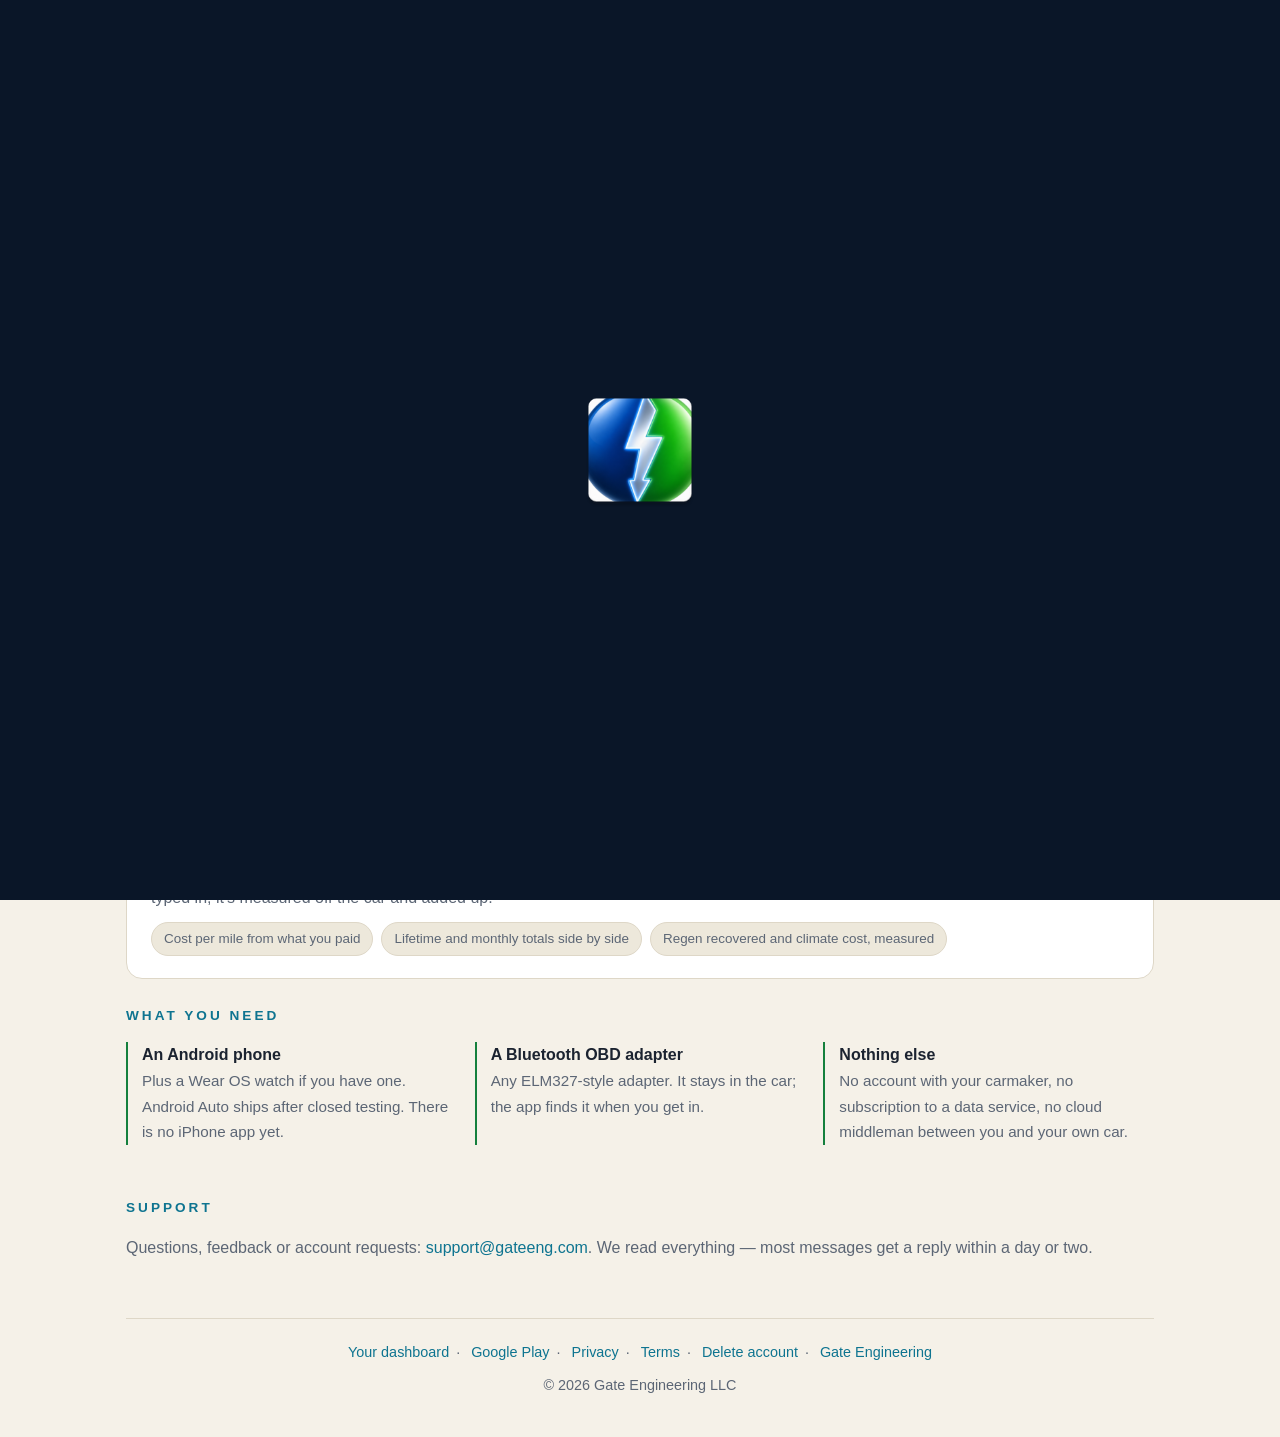
==== commit fb14a92c: "The app's own splash, the screen write-ups, and no theme switch The splash is ported from the app's " ====
--- a/index.html
+++ b/index.html
@@ -4,19 +4,27 @@
 <title>TrueMile EV — the EV logbook that learns your vehicle</title>
 <meta name="description" content="TrueMile EV connects to your car's OBD adapter and records every drive and charge automatically: true cost per mile, real range, your own charging curve, battery health, and a trip planner built on your driving instead of lab numbers.">
 <meta name="color-scheme" content="dark light">
-<link rel="icon" href='data:image/svg+xml,<svg xmlns="http://www.w3.org/2000/svg" viewBox="0 0 64 64"><path d="M10 12 h18 a20 20 0 0 1 0 40 h-18 z" fill="%231e88d2"/><circle cx="52" cy="32" r="6" fill="%2300e676"/></svg>'>
+<link rel="icon" href="assets/icon.png">
 <link rel="stylesheet" href="assets/site.css">
 </head><body>
 
-<!-- Splash — the app's own opening, on every load. Tap or press a key to skip; skipped entirely
-     when the browser asks for reduced motion. -->
+<!-- Splash — the app's own opening, ported beat for beat from ui/SplashScreen.kt: electrons
+     bounce, two collide dead centre, white flash, the bolt snaps on, the icon springs in and the
+     wordmark rises. Tap or press a key to skip; skipped entirely under reduced motion. -->
 <div id="splash">
-  <svg class="mark" viewBox="0 0 64 64" aria-hidden="true">
-    <path d="M10 12 h18 a20 20 0 0 1 0 40 h-18 z" fill="#1e88d2"/>
-    <circle class="pulse" cx="52" cy="32" r="6" fill="#00e676"/>
-  </svg>
-  <div class="name">TrueMile <span>EV</span></div>
-  <div class="tag">the EV logbook that learns your vehicle</div>
+  <canvas id="splashCanvas" aria-hidden="true"></canvas>
+  <div class="flash" aria-hidden="true"></div>
+  <div class="lockup">
+    <!-- the app's own bolt, drawable/ic_splash_bolt.xml, path for path -->
+    <svg class="bolt" viewBox="0 0 48 48" aria-hidden="true">
+      <path d="M29 2 L13 26 L23 26 L19 46 L37 22 L27 22 Z" fill="#fff"/>
+    </svg>
+    <img class="mark" src="assets/icon.png" alt="TrueMile EV" width="192" height="192">
+  </div>
+  <div class="name">
+    <div class="word">TRUEMILE <span>EV</span></div>
+    <div class="tag">Know every mile. Control every cost.</div>
+  </div>
   <div class="skip">tap to continue</div>
 </div>
 
@@ -27,7 +35,6 @@
       <svg viewBox="0 0 24 24" fill="currentColor" aria-hidden="true"><path d="M12 12a5 5 0 1 0 0-10 5 5 0 0 0 0 10zm0 2c-5 0-9 2.5-9 5.5V22h18v-2.5c0-3-4-5.5-9-5.5z"/></svg>
       Sign in
     </a>
-    <button id="themeBtn" class="btn icon" type="button" aria-label="Switch theme"></button>
     <div class="stores">
       <a class="btn" href="https://play.google.com/store/apps/details?id=com.gateengineering.truemileev">
         <svg viewBox="0 0 24 24" fill="currentColor" aria-hidden="true"><path d="M3 2.5v19l11-9.5-11-9.5zm13.2 7.1 2.9 2.4-2.9 2.4-2.8-2.4 2.8-2.4z"/></svg>
@@ -47,19 +54,7 @@
     <div id="ring" class="ring"></div>
   </div>
   <div id="appnav" class="appnav" role="tablist" aria-label="Choose a screen"></div>
-
-  <section>
-    <h3 class="sec">How we build</h3>
-    <div class="promise">
-      <div><b>No ads. No trackers.</b><span>Zero analytics SDKs in anything we ship — verified, not
-      promised. This page included: no third-party scripts, no fonts fetched from elsewhere, nothing
-      that phones home.</span></div>
-      <div><b>Your data is yours.</b><span>Collected only to power your own features. Deletable any
-      time, from inside the app.</span></div>
-      <div><b>Real data beats ratings.</b><span>Every figure comes from what your car actually did —
-      not from what a lab assumed it would do.</span></div>
-    </div>
-  </section>
+  <div id="readout" class="readout" aria-live="polite"></div>
 
   <section>
     <h3 class="sec">What you need</h3>
--- a/assets/site.css
+++ b/assets/site.css
@@ -26,17 +26,46 @@
 a{color:var(--cyan);text-decoration:none}a:hover{text-decoration:underline}
 .wrap{max-width:1060px;margin:0 auto;padding:0 16px}
 
-/* ── splash ─────────────────────────────────────────────────────────────────── */
-#splash{position:fixed;inset:0;z-index:50;background:var(--bg);display:flex;flex-direction:column;
-  align-items:center;justify-content:center;gap:14px;transition:opacity .55s ease,visibility .55s}
+/* ── splash ── the app's, ported from ui/SplashScreen.kt ──────────────────── */
+/* Fixed navy, not a theme token: the app's splash is #0A1628 in both themes. */
+#splash{position:fixed;inset:0;z-index:50;background:#0a1628;overflow:hidden;
+  display:flex;align-items:center;justify-content:center;
+  transition:opacity .45s ease,visibility .45s}
 #splash.gone{opacity:0;visibility:hidden}
-#splash .mark{width:112px;height:112px}
-#splash .name{font-size:1.6em;font-weight:800;letter-spacing:.6px}
-#splash .name span{background:linear-gradient(92deg,var(--cyan),var(--green));-webkit-background-clip:text;background-clip:text;color:transparent}
-#splash .tag{color:var(--muted);font-size:.95em}
-#splash .skip{color:var(--dim);font-size:.78em;letter-spacing:1px;text-transform:uppercase;margin-top:6px}
-.pulse{transform-origin:center;animation:pulse 1.5s ease-in-out infinite}
-@keyframes pulse{0%,100%{opacity:.5;transform:scale(1)}50%{opacity:1;transform:scale(1.14)}}
+#splashCanvas{position:absolute;inset:0;transition:opacity .3s ease}
+#splash.icon #splashCanvas{opacity:0}
+
+/* the white collision flash: 90ms in, then away with the electrons */
+#splash .flash{position:absolute;inset:0;background:#fff;opacity:0;pointer-events:none}
+#splash.hit .flash{animation:flash 1.1s ease-out forwards}
+@keyframes flash{0%{opacity:0}8%{opacity:.85}100%{opacity:0}}
+
+#splash .lockup{position:relative;display:flex;flex-direction:column;align-items:center}
+/* the bolt snaps on at the collision and fades as the icon takes its place */
+#splash .bolt{position:absolute;top:50%;left:50%;width:58px;height:58px;margin:-29px 0 0 -29px;
+  opacity:0;transition:opacity .22s ease}
+#splash.hit .bolt{opacity:1;transition:none}
+#splash.icon .bolt{opacity:0}
+/* 130dp in the app; the same absolute size here, shrinking only on a small phone */
+#splash .mark{width:min(130px,34vw);height:min(130px,34vw);display:block;opacity:0;transform:scale(0)}
+#splash.icon .mark{animation:spring .5s cubic-bezier(.2,1.5,.4,1) forwards}
+#splash.named .mark{animation:spring .5s cubic-bezier(.2,1.5,.4,1) forwards,
+  beat .96s ease-in-out .5s infinite}
+@keyframes spring{from{opacity:1;transform:scale(0)}to{opacity:1;transform:scale(1)}}
+@keyframes beat{0%,100%{transform:scale(1)}50%{transform:scale(1.14)}}
+
+/* name + tagline sit 120dp below centre and rise 36px into place over 700ms */
+#splash .name{position:absolute;top:calc(50% + 120px);left:0;right:0;text-align:center;
+  opacity:0;transform:translateY(36px);
+  transition:opacity .7s ease,transform .7s cubic-bezier(.4,0,.2,1)}
+#splash.named .name{opacity:1;transform:none}
+#splash .word{font-size:30px;font-weight:900;letter-spacing:3px;color:#fff}
+#splash .word span{color:#00e5ff}
+#splash .tag{font-size:12px;letter-spacing:.4px;color:rgba(255,255,255,.45);margin-top:6px}
+#splash .skip{position:absolute;bottom:56px;left:0;right:0;text-align:center;
+  color:rgba(255,255,255,.28);font-size:.72em;letter-spacing:1px;text-transform:uppercase;
+  opacity:0;transition:opacity .4s ease}
+#splash.named .skip{opacity:1}
 
 /* ── header — one row on a desktop, two tidy rows on a phone ────────────────── */
 header.bar{display:flex;align-items:center;gap:8px;padding:12px 0 4px;flex-wrap:wrap}
@@ -48,7 +77,6 @@
 .btn.primary{background:linear-gradient(92deg,var(--cyan),var(--green));color:#04121f;border:0}
 .btn[aria-disabled="true"]{opacity:.45;cursor:default}
 .btn svg{width:16px;height:16px;flex:none}
-.btn.icon{padding:9px 11px}
 
 /* ── title ──────────────────────────────────────────────────────────────────── */
 .hero{text-align:center;padding:4px 0 0}
@@ -126,6 +154,18 @@
 .appnav button[aria-selected="true"] svg{width:26px;height:26px;color:var(--c)}
 .appnav .soon::after{content:"soon";display:block;font-size:.72em;font-weight:600;color:var(--dim);letter-spacing:.4px}
 
+/* ── the write-up under the carousel ───────────────────────────── */
+.readout{background:var(--card);border:1px solid var(--line);border-radius:16px;padding:22px 24px;
+  margin-top:14px;min-height:190px}
+.readout h2{margin:0 0 2px;font-size:1.3em;letter-spacing:.3px}
+.readout .lede{color:var(--ink);font-size:1.02em;margin:0 0 10px}
+.readout p.detail{color:var(--muted);margin:0 0 12px;max-width:72ch}
+.readout ul{list-style:none;margin:0;padding:0;display:flex;gap:8px;flex-wrap:wrap}
+.readout li{font-size:.84em;color:var(--muted);background:var(--card2);border:1px solid var(--line);
+  border-radius:999px;padding:5px 12px}
+.fade-in{animation:fade .45s ease}
+@keyframes fade{from{opacity:0;transform:translateY(6px)}to{opacity:1;transform:none}}
+
 /* ── promises + footer ─────────────────────────────────────────────────────── */
 section{padding:26px 0}
 h3.sec{font-size:.85em;letter-spacing:3px;text-transform:uppercase;color:var(--cyan);margin:0 0 16px}
@@ -141,6 +181,7 @@
   header.bar{padding-bottom:2px}
   .bar .stores{margin-left:auto}
   .btn{font-size:.82em;padding:8px 12px}
+  .readout{padding:18px}
   .stage{height:420px}
   .slide{width:186px;height:404px;margin-left:-93px}
   .watch .face{width:150px;height:150px}
@@ -155,5 +196,4 @@
 @media (prefers-reduced-motion:reduce){
   html{scroll-behavior:auto}
   .ring{transition:none}
-  .pulse{animation:none}
 }
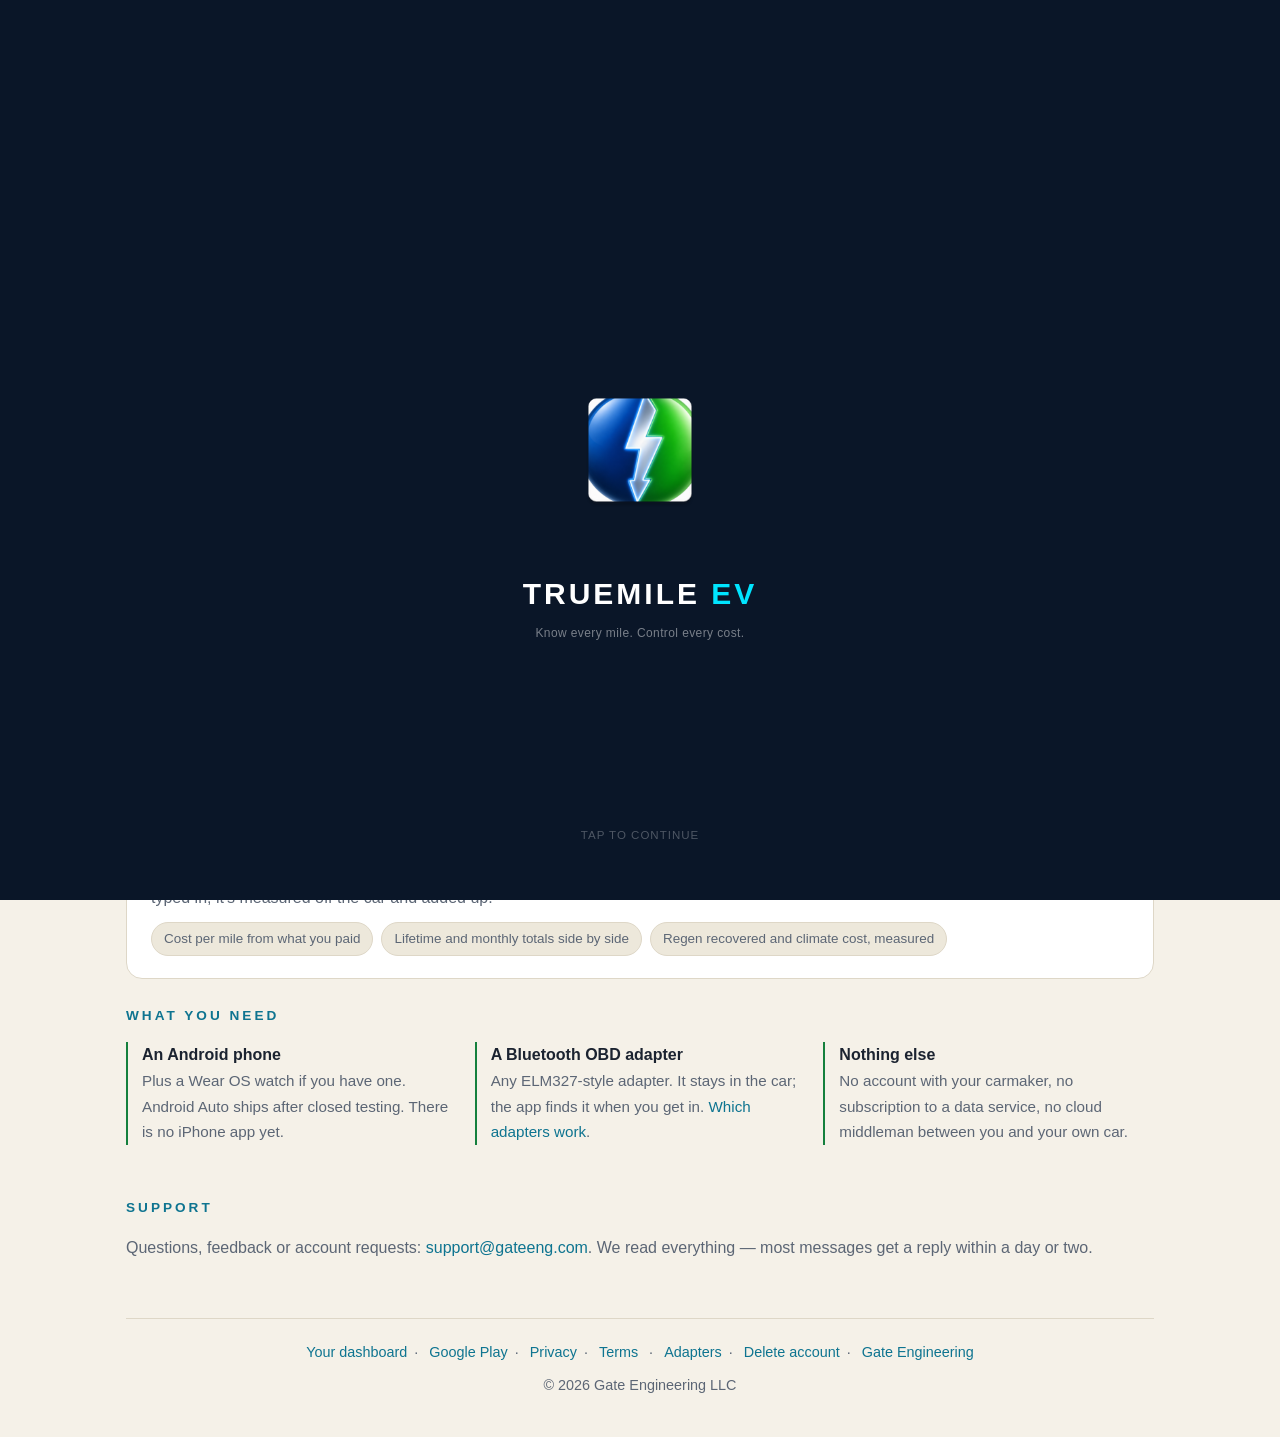
==== commit 6d4a5062: "Link the adapters page from the need card and footer" ====
--- a/index.html
+++ b/index.html
@@ -62,7 +62,7 @@
       <div><b>An Android phone</b><span>Plus a Wear OS watch if you have one. Android Auto ships
       after closed testing. There is no iPhone app yet.</span></div>
       <div><b>A Bluetooth OBD adapter</b><span>Any ELM327-style adapter. It stays in the car; the app
-      finds it when you get in.</span></div>
+      finds it when you get in. <a href="adapters/">Which adapters work</a>.</span></div>
       <div><b>Nothing else</b><span>No account with your carmaker, no subscription to a data service,
       no cloud middleman between you and your own car.</span></div>
     </div>
@@ -80,7 +80,7 @@
       <a href="app.html">Your dashboard</a>·
       <a href="https://play.google.com/store/apps/details?id=com.gateengineering.truemileev">Google Play</a>·
       <a href="https://gateeng.com/truemile-privacy/">Privacy</a>·
-      <a href="https://gateeng.com/truemile-terms/">Terms</a>·
+      <a href="https://gateeng.com/truemile-terms/">Terms</a> · <a href="adapters/">Adapters</a>·
       <a href="https://gateeng.com/truemile-privacy/delete/">Delete account</a>·
       <a href="https://gateeng.com">Gate Engineering</a>
     </div>
--- a/assets/site.css
+++ b/assets/site.css
@@ -93,8 +93,13 @@
   background:var(--bezel);border:1px solid var(--line);box-shadow:0 20px 46px var(--shadow)}
 .phone .screen{position:absolute;inset:6px;border-radius:23px;background:var(--bg);overflow:hidden;
   display:flex;flex-direction:column}
+/* contain, not cover: a real screenshot arrives with the status bar, the tour's banner and the
+   Android nav bar cropped off, so its aspect is shorter than the frame. Cover would answer that by
+   slicing 14% off each SIDE of the screen. Contained and top-anchored, the whole screen shows and
+   the leftover strip reads as the phone's chin - so it needs the screen's own background, not the
+   bezel's. */
 .phone .shot{position:absolute;inset:6px;border-radius:23px;width:calc(100% - 12px);height:calc(100% - 12px);
-  object-fit:cover;object-position:top center}
+  object-fit:contain;object-position:top center;background:var(--bg)}
 .phone .status{display:flex;justify-content:space-between;padding:6px 10px 2px;font-size:8px;color:var(--dim)}
 .phone .body{flex:1;padding:6px 8px;display:flex;flex-direction:column;gap:5px;overflow:hidden}
 .phone .navbar{display:flex;justify-content:space-around;align-items:center;border-top:1px solid var(--line);padding:5px 2px}
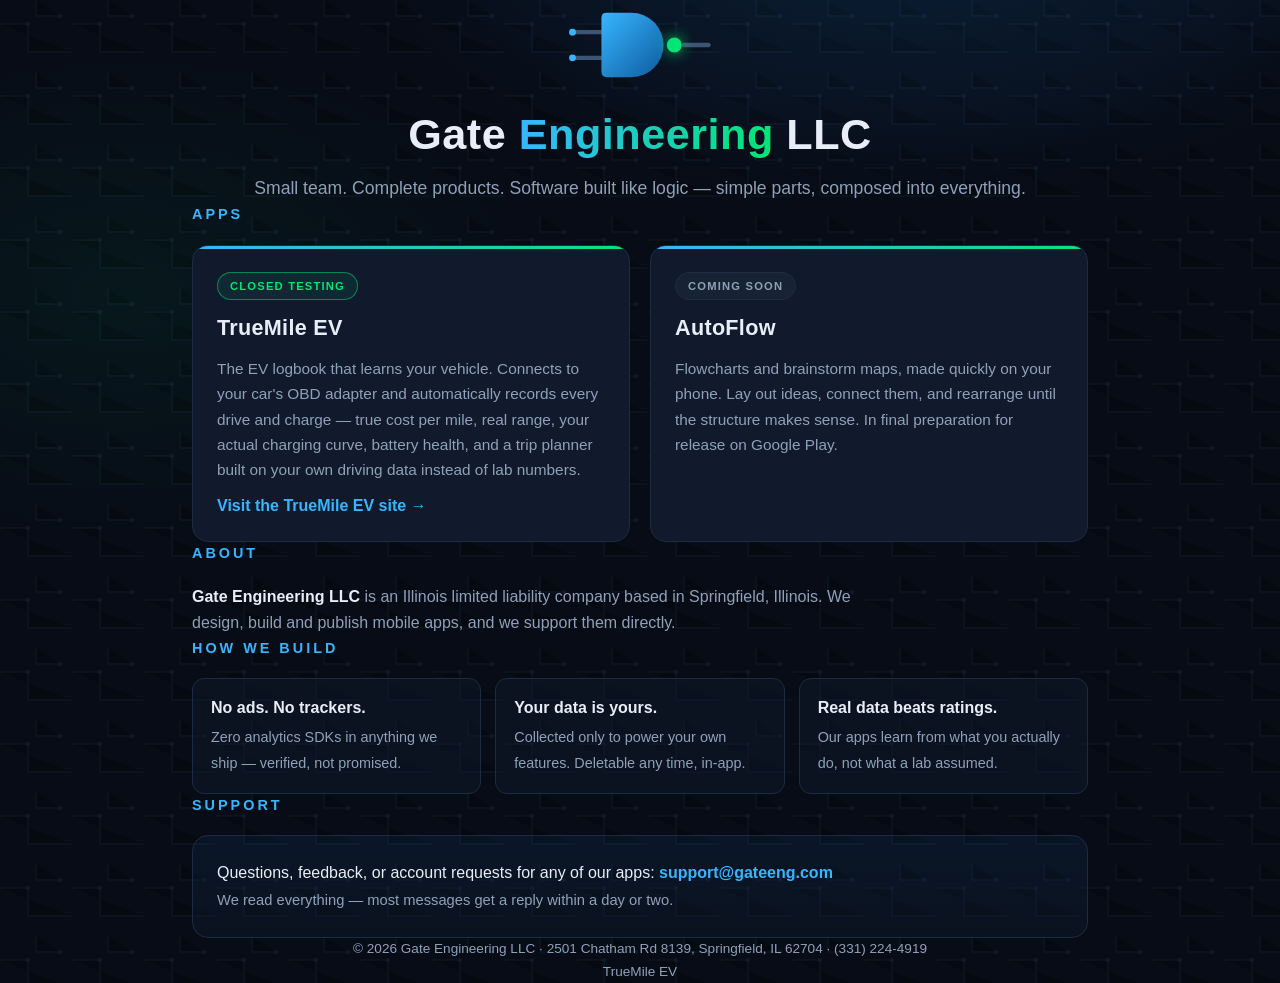
==== commit b64f7e3a: "Add files via upload" ====
--- a/index.html
+++ b/index.html
@@ -1,92 +1,137 @@
 <!DOCTYPE html>
-<html lang="en" data-theme="dark"><head><meta charset="utf-8">
-<meta name="viewport" content="width=device-width, initial-scale=1, viewport-fit=cover">
-<title>TrueMile EV — the EV logbook that learns your vehicle</title>
-<meta name="description" content="TrueMile EV connects to your car's OBD adapter and records every drive and charge automatically: true cost per mile, real range, your own charging curve, battery health, and a trip planner built on your driving instead of lab numbers.">
-<meta name="color-scheme" content="dark light">
-<link rel="icon" href="assets/icon.png">
-<link rel="stylesheet" href="assets/site.css">
-</head><body>
+<html lang="en"><head><meta charset="utf-8"><meta name="viewport" content="width=device-width, initial-scale=1">
+<title>Gate Engineering LLC</title>
+<meta name="description" content="Gate Engineering LLC — small team, complete products. TrueMile EV and AutoFlow. No ads, no trackers, your data is yours.">
+<link rel="icon" href='data:image/svg+xml,<svg xmlns="http://www.w3.org/2000/svg" viewBox="0 0 64 64"><path d="M10 12 h18 a20 20 0 0 1 0 40 h-18 z" fill="%231e88d2"/><circle cx="52" cy="32" r="6" fill="%2300e676"/></svg>'>
+<style>
+:root{--bg:#070c16;--bg2:#0b1322;--card:#101a2c;--ink:#e8eef7;--muted:#8fa1b8;--line:#1d2b42;
+--cyan:#37b6ff;--green:#00e676;--deep:#0e5a9e}
+*{box-sizing:border-box}
+body{margin:0;font-family:-apple-system,"Segoe UI",Roboto,sans-serif;background:var(--bg);color:var(--ink);line-height:1.65;
+background-image:
+ radial-gradient(900px 500px at 70% -10%,rgba(30,110,190,.22),transparent 60%),
+ radial-gradient(700px 420px at 10% 30%,rgba(0,180,120,.07),transparent 60%),
+ url('data:image/svg+xml,<svg xmlns="http://www.w3.org/2000/svg" width="72" height="72"><g stroke="%23223a5c" stroke-width="1" opacity=".28"><path d="M0 24 H28 V52 H72 M36 0 V16 H60"/><circle cx="28" cy="24" r="2" fill="%23223a5c" stroke="none"/><circle cx="60" cy="16" r="2" fill="%23223a5c" stroke="none"/></g></svg>');
+}
+.wrap{max-width:940px;margin:0 auto;padding:0 22px}
+a{color:var(--cyan);text-decoration:none}a:hover{text-decoration:underline}
 
-<!-- Splash — the app's own opening, ported beat for beat from ui/SplashScreen.kt: electrons
-     bounce, two collide dead centre, white flash, the bolt snaps on, the icon springs in and the
-     wordmark rises. Tap or press a key to skip; skipped entirely under reduced motion. -->
-<div id="splash">
-  <canvas id="splashCanvas" aria-hidden="true"></canvas>
-  <div class="flash" aria-hidden="true"></div>
-  <div class="lockup">
-    <!-- the app's own bolt, drawable/ic_splash_bolt.xml, path for path -->
-    <svg class="bolt" viewBox="0 0 48 48" aria-hidden="true">
-      <path d="M29 2 L13 26 L23 26 L19 46 L37 22 L27 22 Z" fill="#fff"/>
-    </svg>
-    <img class="mark" src="assets/icon.png" alt="TrueMile EV" width="192" height="192">
+/* ── hero ─────────────────────────────────────────── */
+header{padding:84px 0 30px;text-align:center}
+.mark{width:150px;height:auto;display:block;margin:0 auto 8px}
+.mark .sig{fill:var(--green)}
+.mark .pulse{animation:pulse 2.4s ease-in-out infinite;transform-origin:102px 42px;filter:drop-shadow(0 0 7px rgba(0,230,118,.9))}
+@keyframes pulse{0%,100%{opacity:.75;transform:scale(1)}50%{opacity:1;transform:scale(1.22)}}
+.mark .dot1{animation:travel 2.4s linear infinite}
+.mark .dot2{animation:travel 2.4s linear infinite 1.2s}
+@keyframes travel{0%{transform:translateX(0);opacity:0}12%{opacity:1}68%{opacity:1;transform:translateX(26px)}76%,100%{opacity:0;transform:translateX(26px)}}
+h1{font-size:clamp(1.9em,5vw,2.7em);margin:.2em 0 .1em;letter-spacing:.5px;font-weight:800}
+h1 .g{background:linear-gradient(92deg,var(--cyan),var(--green));-webkit-background-clip:text;background-clip:text;color:transparent}
+.tag{color:var(--muted);font-size:1.1em;margin:.2em 0 0}
+
+/* ── sections ─────────────────────────────────────── */
+section{padding:34px 0}
+h2{font-size:.9em;letter-spacing:3px;text-transform:uppercase;color:var(--cyan);margin:0 0 18px}
+.apps{display:grid;grid-template-columns:repeat(auto-fit,minmax(300px,1fr));gap:20px}
+.card{position:relative;background:var(--card);border:1px solid var(--line);border-radius:16px;padding:26px 24px 22px;
+display:flex;flex-direction:column;gap:10px;transition:transform .25s ease,box-shadow .25s ease,border-color .25s ease;overflow:hidden}
+.card::before{content:"";position:absolute;inset:0 0 auto 0;height:3px;background:linear-gradient(90deg,var(--cyan),var(--green))}
+.card:hover{transform:translateY(-5px);border-color:#2c4268;box-shadow:0 14px 40px rgba(0,0,0,.45)}
+.cardlink{text-decoration:none;color:inherit;cursor:pointer}
+.cardlink:hover{text-decoration:none}
+.go{color:var(--cyan);font-weight:600;margin-top:auto}
+.cardlink:hover .go{text-decoration:underline}
+.card h3{margin:0;font-size:1.35em;letter-spacing:.3px}
+.badge{align-self:flex-start;font-size:.7em;font-weight:700;letter-spacing:1.2px;padding:4px 12px;border-radius:20px}
+.badge.test{color:var(--green);border:1px solid rgba(0,230,118,.5);background:rgba(0,230,118,.08)}
+.badge.soon{color:var(--muted);border:1px solid var(--line);background:rgba(143,161,184,.06)}
+.card p{margin:0;color:var(--muted);font-size:.96em;flex:1}
+.links{margin-top:12px;display:flex;gap:18px;flex-wrap:wrap;font-size:.92em}
+
+/* ── principles ───────────────────────────────────── */
+.principles{display:grid;grid-template-columns:repeat(auto-fit,minmax(220px,1fr));gap:14px}
+.p{border:1px solid var(--line);border-radius:12px;padding:16px 18px;background:rgba(16,26,44,.5)}
+.p b{display:block;margin-bottom:2px}
+.p span{color:var(--muted);font-size:.9em}
+
+/* ── support / footer ─────────────────────────────── */
+.contact{border:1px solid var(--line);border-radius:16px;padding:24px;background:linear-gradient(180deg,rgba(30,110,190,.10),rgba(16,26,44,.4))}
+footer{padding:44px 0 56px;color:var(--muted);font-size:.85em;text-align:center}
+.about{max-width:680px;color:var(--muted);margin:0}
+.about strong{color:var(--ink)}
+
+footer .legal a{color:var(--muted);margin:0 9px}
+@media(max-width:520px){header{padding-top:56px}.mark{width:120px}}
+</style></head><body>
+
+<header class="wrap">
+  <svg class="mark" viewBox="0 0 140 84" role="img" aria-label="Gate Engineering LLC logo">
+    <defs>
+      <linearGradient id="gb" x1="0" y1="0" x2="1" y2="1">
+        <stop offset="0" stop-color="#37b6ff"/><stop offset="1" stop-color="#0e5a9e"/>
+      </linearGradient>
+    </defs>
+    <path d="M6 30 H34 M6 54 H34" stroke="#3d5474" stroke-width="4" stroke-linecap="round" fill="none"/>
+    <path d="M111 42 H134" stroke="#3d5474" stroke-width="4" stroke-linecap="round" fill="none"/>
+    <circle class="dot1" cx="7" cy="30" r="3.2" fill="#37b6ff"/>
+    <circle class="dot2" cx="7" cy="54" r="3.2" fill="#37b6ff"/>
+    <path d="M34 17 Q34 12 39 12 H62 A30 30 0 0 1 62 72 H39 Q34 72 34 67 Z" fill="url(#gb)"/>
+    <circle class="sig pulse" cx="102" cy="42" r="7"/>
+  </svg>
+  <h1>Gate <span class="g">Engineering</span> LLC</h1>
+  <p class="tag">Small team. Complete products. Software built like logic — simple parts, composed into everything.</p>
+</header>
+
+<section class="wrap">
+  <h2>Apps</h2>
+  <div class="apps">
+    <a class="card cardlink" href="/truemileev/">
+      <span class="badge test">CLOSED TESTING</span>
+      <h3>TrueMile EV</h3>
+      <p>The EV logbook that learns your vehicle. Connects to your car's OBD adapter and automatically
+      records every drive and charge — true cost per mile, real range, your actual charging curve,
+      battery health, and a trip planner built on your own driving data instead of lab numbers.</p>
+      <span class="go">Visit the TrueMile EV site →</span>
+    </a>
+    <div class="card">
+      <span class="badge soon">COMING SOON</span>
+      <h3>AutoFlow</h3>
+      <p>Flowcharts and brainstorm maps, made quickly on your phone. Lay out ideas, connect them,
+      and rearrange until the structure makes sense. In final preparation for release on Google Play.</p>
+      <div class="links"></div>
+    </div>
   </div>
-  <div class="name">
-    <div class="word">TRUEMILE <span>EV</span></div>
-    <div class="tag">Know every mile. Control every cost.</div>
+</section>
+
+<section class="wrap">
+  <h2>About</h2>
+  <p class="about"><strong>Gate Engineering LLC</strong> is an Illinois limited liability company based in
+  Springfield, Illinois. We design, build and publish mobile apps, and we support them directly.</p>
+</section>
+
+<section class="wrap">
+  <h2>How we build</h2>
+  <div class="principles">
+    <div class="p"><b>No ads. No trackers.</b><span>Zero analytics SDKs in anything we ship — verified, not promised.</span></div>
+    <div class="p"><b>Your data is yours.</b><span>Collected only to power your own features. Deletable any time, in-app.</span></div>
+    <div class="p"><b>Real data beats ratings.</b><span>Our apps learn from what you actually do, not what a lab assumed.</span></div>
   </div>
-  <div class="skip">tap to continue</div>
-</div>
+</section>
 
-<div class="wrap">
+<section class="wrap">
+  <h2>Support</h2>
+  <div class="contact">
+    <p style="margin:0">Questions, feedback, or account requests for any of our apps:
+    <strong><a href="mailto:support@gateeng.com">support@gateeng.com</a></strong><br>
+    <span style="color:var(--muted);font-size:.92em">We read everything — most messages get a reply within a day or two.</span></p>
+  </div>
+</section>
 
-  <header class="bar">
-    <a class="btn" href="app.html">
-      <svg viewBox="0 0 24 24" fill="currentColor" aria-hidden="true"><path d="M12 12a5 5 0 1 0 0-10 5 5 0 0 0 0 10zm0 2c-5 0-9 2.5-9 5.5V22h18v-2.5c0-3-4-5.5-9-5.5z"/></svg>
-      Sign in
-    </a>
-    <div class="stores">
-      <a class="btn" href="https://play.google.com/store/apps/details?id=com.gateengineering.truemileev">
-        <svg viewBox="0 0 24 24" fill="currentColor" aria-hidden="true"><path d="M3 2.5v19l11-9.5-11-9.5zm13.2 7.1 2.9 2.4-2.9 2.4-2.8-2.4 2.8-2.4z"/></svg>
-        Google Play
-      </a>
-      <span class="btn" aria-disabled="true" title="iPhone app: not yet">
-        <svg viewBox="0 0 24 24" fill="currentColor" aria-hidden="true"><path d="M16.3 12.7c0-2.3 1.9-3.4 2-3.5-1.1-1.6-2.8-1.8-3.4-1.8-1.5-.2-2.8.8-3.6.8-.7 0-1.8-.8-3-.8-1.6 0-3 .9-3.8 2.3-1.6 2.8-.4 7 1.2 9.3.8 1.1 1.7 2.4 2.9 2.3 1.2 0 1.6-.7 3-.7s1.8.7 3 .7c1.2 0 2-1.1 2.8-2.3.9-1.3 1.2-2.6 1.2-2.6s-2.3-.9-2.3-3.7zM14 5.6c.6-.8 1.1-1.9 1-3-1 0-2.1.6-2.8 1.5-.6.7-1.1 1.8-1 2.9 1.1.1 2.2-.6 2.8-1.4z"/></svg>
-        iPhone soon
-      </span>
-    </div>
-  </header>
+<footer class="wrap">
+  © 2026 Gate Engineering LLC · 2501 Chatham Rd 8139, Springfield, IL 62704 · (331) 224-4919
+  <div class="legal">
+    <a href="/truemileev/">TrueMile EV</a>
+  </div>
+</footer>
 
-  <div class="hero"><h1>TrueMile <span>EV</span></h1></div>
-
-  <!-- The screens themselves, and nothing else: the app's own bottom bar steers them. -->
-  <div class="stage" role="group" aria-label="App screens">
-    <div id="ring" class="ring"></div>
-  </div>
-  <div id="appnav" class="appnav" role="tablist" aria-label="Choose a screen"></div>
-  <div id="readout" class="readout" aria-live="polite"></div>
-
-  <section>
-    <h3 class="sec">What you need</h3>
-    <div class="promise">
-      <div><b>An Android phone</b><span>Plus a Wear OS watch if you have one. Android Auto ships
-      after closed testing. There is no iPhone app yet.</span></div>
-      <div><b>A Bluetooth OBD adapter</b><span>Any ELM327-style adapter. It stays in the car; the app
-      finds it when you get in. <a href="adapters/">Which adapters work</a>.</span></div>
-      <div><b>Nothing else</b><span>No account with your carmaker, no subscription to a data service,
-      no cloud middleman between you and your own car.</span></div>
-    </div>
-  </section>
-
-  <section>
-    <h3 class="sec">Support</h3>
-    <p style="color:var(--muted)">Questions, feedback or account requests:
-    <a href="mailto:support@gateeng.com">support@gateeng.com</a>. We read everything — most messages
-    get a reply within a day or two.</p>
-  </section>
-
-  <footer>
-    <div>
-      <a href="app.html">Your dashboard</a>·
-      <a href="https://play.google.com/store/apps/details?id=com.gateengineering.truemileev">Google Play</a>·
-      <a href="https://gateeng.com/truemile-privacy/">Privacy</a>·
-      <a href="https://gateeng.com/truemile-terms/">Terms</a> · <a href="adapters/">Adapters</a>·
-      <a href="https://gateeng.com/truemile-privacy/delete/">Delete account</a>·
-      <a href="https://gateeng.com">Gate Engineering</a>
-    </div>
-    <div style="margin-top:10px">© 2026 Gate Engineering LLC</div>
-  </footer>
-
-</div>
-<script src="assets/site.js"></script>
 </body></html>
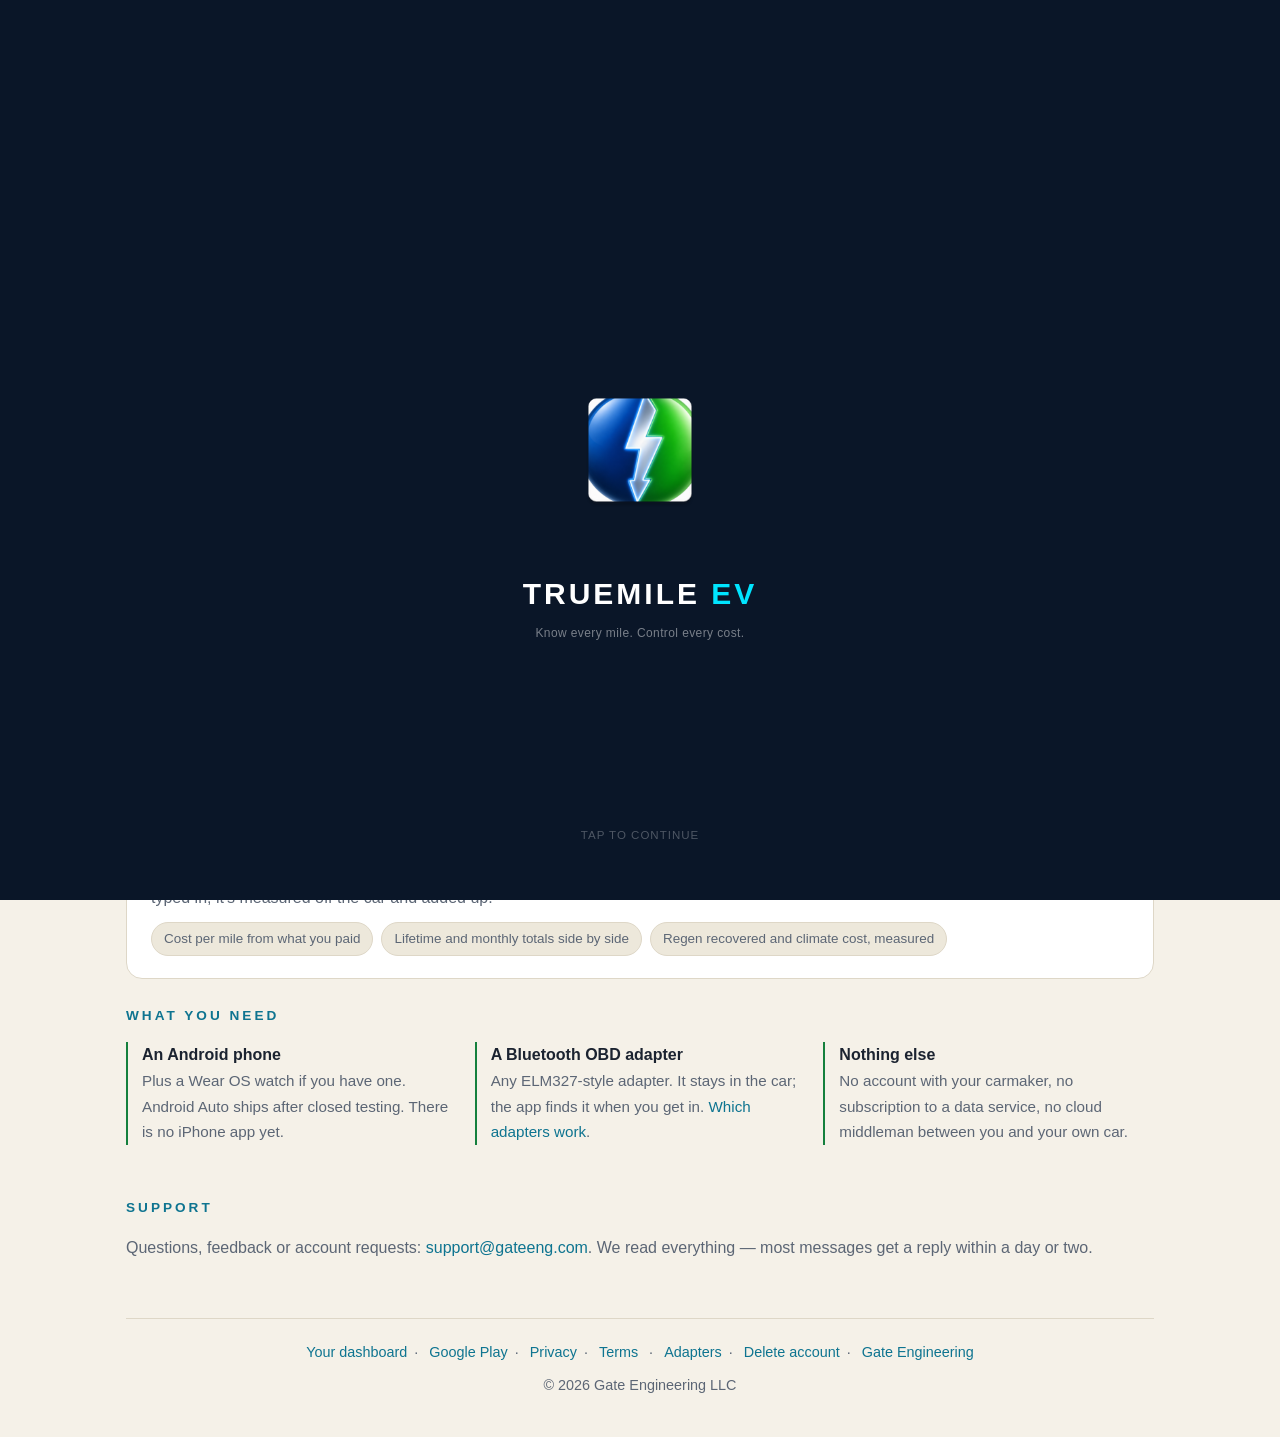
==== commit 45d63aca: "Put the TrueMile product page back at /truemileev/ An upload on 9/24 replaced index.html here with t" ====
--- a/index.html
+++ b/index.html
@@ -1,137 +1,92 @@
 <!DOCTYPE html>
-<html lang="en"><head><meta charset="utf-8"><meta name="viewport" content="width=device-width, initial-scale=1">
-<title>Gate Engineering LLC</title>
-<meta name="description" content="Gate Engineering LLC — small team, complete products. TrueMile EV and AutoFlow. No ads, no trackers, your data is yours.">
-<link rel="icon" href='data:image/svg+xml,<svg xmlns="http://www.w3.org/2000/svg" viewBox="0 0 64 64"><path d="M10 12 h18 a20 20 0 0 1 0 40 h-18 z" fill="%231e88d2"/><circle cx="52" cy="32" r="6" fill="%2300e676"/></svg>'>
-<style>
-:root{--bg:#070c16;--bg2:#0b1322;--card:#101a2c;--ink:#e8eef7;--muted:#8fa1b8;--line:#1d2b42;
---cyan:#37b6ff;--green:#00e676;--deep:#0e5a9e}
-*{box-sizing:border-box}
-body{margin:0;font-family:-apple-system,"Segoe UI",Roboto,sans-serif;background:var(--bg);color:var(--ink);line-height:1.65;
-background-image:
- radial-gradient(900px 500px at 70% -10%,rgba(30,110,190,.22),transparent 60%),
- radial-gradient(700px 420px at 10% 30%,rgba(0,180,120,.07),transparent 60%),
- url('data:image/svg+xml,<svg xmlns="http://www.w3.org/2000/svg" width="72" height="72"><g stroke="%23223a5c" stroke-width="1" opacity=".28"><path d="M0 24 H28 V52 H72 M36 0 V16 H60"/><circle cx="28" cy="24" r="2" fill="%23223a5c" stroke="none"/><circle cx="60" cy="16" r="2" fill="%23223a5c" stroke="none"/></g></svg>');
-}
-.wrap{max-width:940px;margin:0 auto;padding:0 22px}
-a{color:var(--cyan);text-decoration:none}a:hover{text-decoration:underline}
+<html lang="en" data-theme="dark"><head><meta charset="utf-8">
+<meta name="viewport" content="width=device-width, initial-scale=1, viewport-fit=cover">
+<title>TrueMile EV — the EV logbook that learns your vehicle</title>
+<meta name="description" content="TrueMile EV connects to your car's OBD adapter and records every drive and charge automatically: true cost per mile, real range, your own charging curve, battery health, and a trip planner built on your driving instead of lab numbers.">
+<meta name="color-scheme" content="dark light">
+<link rel="icon" href="assets/icon.png">
+<link rel="stylesheet" href="assets/site.css">
+</head><body>
 
-/* ── hero ─────────────────────────────────────────── */
-header{padding:84px 0 30px;text-align:center}
-.mark{width:150px;height:auto;display:block;margin:0 auto 8px}
-.mark .sig{fill:var(--green)}
-.mark .pulse{animation:pulse 2.4s ease-in-out infinite;transform-origin:102px 42px;filter:drop-shadow(0 0 7px rgba(0,230,118,.9))}
-@keyframes pulse{0%,100%{opacity:.75;transform:scale(1)}50%{opacity:1;transform:scale(1.22)}}
-.mark .dot1{animation:travel 2.4s linear infinite}
-.mark .dot2{animation:travel 2.4s linear infinite 1.2s}
-@keyframes travel{0%{transform:translateX(0);opacity:0}12%{opacity:1}68%{opacity:1;transform:translateX(26px)}76%,100%{opacity:0;transform:translateX(26px)}}
-h1{font-size:clamp(1.9em,5vw,2.7em);margin:.2em 0 .1em;letter-spacing:.5px;font-weight:800}
-h1 .g{background:linear-gradient(92deg,var(--cyan),var(--green));-webkit-background-clip:text;background-clip:text;color:transparent}
-.tag{color:var(--muted);font-size:1.1em;margin:.2em 0 0}
+<!-- Splash — the app's own opening, ported beat for beat from ui/SplashScreen.kt: electrons
+     bounce, two collide dead centre, white flash, the bolt snaps on, the icon springs in and the
+     wordmark rises. Tap or press a key to skip; skipped entirely under reduced motion. -->
+<div id="splash">
+  <canvas id="splashCanvas" aria-hidden="true"></canvas>
+  <div class="flash" aria-hidden="true"></div>
+  <div class="lockup">
+    <!-- the app's own bolt, drawable/ic_splash_bolt.xml, path for path -->
+    <svg class="bolt" viewBox="0 0 48 48" aria-hidden="true">
+      <path d="M29 2 L13 26 L23 26 L19 46 L37 22 L27 22 Z" fill="#fff"/>
+    </svg>
+    <img class="mark" src="assets/icon.png" alt="TrueMile EV" width="192" height="192">
+  </div>
+  <div class="name">
+    <div class="word">TRUEMILE <span>EV</span></div>
+    <div class="tag">Know every mile. Control every cost.</div>
+  </div>
+  <div class="skip">tap to continue</div>
+</div>
 
-/* ── sections ─────────────────────────────────────── */
-section{padding:34px 0}
-h2{font-size:.9em;letter-spacing:3px;text-transform:uppercase;color:var(--cyan);margin:0 0 18px}
-.apps{display:grid;grid-template-columns:repeat(auto-fit,minmax(300px,1fr));gap:20px}
-.card{position:relative;background:var(--card);border:1px solid var(--line);border-radius:16px;padding:26px 24px 22px;
-display:flex;flex-direction:column;gap:10px;transition:transform .25s ease,box-shadow .25s ease,border-color .25s ease;overflow:hidden}
-.card::before{content:"";position:absolute;inset:0 0 auto 0;height:3px;background:linear-gradient(90deg,var(--cyan),var(--green))}
-.card:hover{transform:translateY(-5px);border-color:#2c4268;box-shadow:0 14px 40px rgba(0,0,0,.45)}
-.cardlink{text-decoration:none;color:inherit;cursor:pointer}
-.cardlink:hover{text-decoration:none}
-.go{color:var(--cyan);font-weight:600;margin-top:auto}
-.cardlink:hover .go{text-decoration:underline}
-.card h3{margin:0;font-size:1.35em;letter-spacing:.3px}
-.badge{align-self:flex-start;font-size:.7em;font-weight:700;letter-spacing:1.2px;padding:4px 12px;border-radius:20px}
-.badge.test{color:var(--green);border:1px solid rgba(0,230,118,.5);background:rgba(0,230,118,.08)}
-.badge.soon{color:var(--muted);border:1px solid var(--line);background:rgba(143,161,184,.06)}
-.card p{margin:0;color:var(--muted);font-size:.96em;flex:1}
-.links{margin-top:12px;display:flex;gap:18px;flex-wrap:wrap;font-size:.92em}
+<div class="wrap">
 
-/* ── principles ───────────────────────────────────── */
-.principles{display:grid;grid-template-columns:repeat(auto-fit,minmax(220px,1fr));gap:14px}
-.p{border:1px solid var(--line);border-radius:12px;padding:16px 18px;background:rgba(16,26,44,.5)}
-.p b{display:block;margin-bottom:2px}
-.p span{color:var(--muted);font-size:.9em}
+  <header class="bar">
+    <a class="btn" href="app.html">
+      <svg viewBox="0 0 24 24" fill="currentColor" aria-hidden="true"><path d="M12 12a5 5 0 1 0 0-10 5 5 0 0 0 0 10zm0 2c-5 0-9 2.5-9 5.5V22h18v-2.5c0-3-4-5.5-9-5.5z"/></svg>
+      Sign in
+    </a>
+    <div class="stores">
+      <a class="btn" href="https://play.google.com/store/apps/details?id=com.gateengineering.truemileev">
+        <svg viewBox="0 0 24 24" fill="currentColor" aria-hidden="true"><path d="M3 2.5v19l11-9.5-11-9.5zm13.2 7.1 2.9 2.4-2.9 2.4-2.8-2.4 2.8-2.4z"/></svg>
+        Google Play
+      </a>
+      <span class="btn" aria-disabled="true" title="iPhone app: not yet">
+        <svg viewBox="0 0 24 24" fill="currentColor" aria-hidden="true"><path d="M16.3 12.7c0-2.3 1.9-3.4 2-3.5-1.1-1.6-2.8-1.8-3.4-1.8-1.5-.2-2.8.8-3.6.8-.7 0-1.8-.8-3-.8-1.6 0-3 .9-3.8 2.3-1.6 2.8-.4 7 1.2 9.3.8 1.1 1.7 2.4 2.9 2.3 1.2 0 1.6-.7 3-.7s1.8.7 3 .7c1.2 0 2-1.1 2.8-2.3.9-1.3 1.2-2.6 1.2-2.6s-2.3-.9-2.3-3.7zM14 5.6c.6-.8 1.1-1.9 1-3-1 0-2.1.6-2.8 1.5-.6.7-1.1 1.8-1 2.9 1.1.1 2.2-.6 2.8-1.4z"/></svg>
+        iPhone soon
+      </span>
+    </div>
+  </header>
 
-/* ── support / footer ─────────────────────────────── */
-.contact{border:1px solid var(--line);border-radius:16px;padding:24px;background:linear-gradient(180deg,rgba(30,110,190,.10),rgba(16,26,44,.4))}
-footer{padding:44px 0 56px;color:var(--muted);font-size:.85em;text-align:center}
-.about{max-width:680px;color:var(--muted);margin:0}
-.about strong{color:var(--ink)}
+  <div class="hero"><h1>TrueMile <span>EV</span></h1></div>
 
-footer .legal a{color:var(--muted);margin:0 9px}
-@media(max-width:520px){header{padding-top:56px}.mark{width:120px}}
-</style></head><body>
+  <!-- The screens themselves, and nothing else: the app's own bottom bar steers them. -->
+  <div class="stage" role="group" aria-label="App screens">
+    <div id="ring" class="ring"></div>
+  </div>
+  <div id="appnav" class="appnav" role="tablist" aria-label="Choose a screen"></div>
+  <div id="readout" class="readout" aria-live="polite"></div>
 
-<header class="wrap">
-  <svg class="mark" viewBox="0 0 140 84" role="img" aria-label="Gate Engineering LLC logo">
-    <defs>
-      <linearGradient id="gb" x1="0" y1="0" x2="1" y2="1">
-        <stop offset="0" stop-color="#37b6ff"/><stop offset="1" stop-color="#0e5a9e"/>
-      </linearGradient>
-    </defs>
-    <path d="M6 30 H34 M6 54 H34" stroke="#3d5474" stroke-width="4" stroke-linecap="round" fill="none"/>
-    <path d="M111 42 H134" stroke="#3d5474" stroke-width="4" stroke-linecap="round" fill="none"/>
-    <circle class="dot1" cx="7" cy="30" r="3.2" fill="#37b6ff"/>
-    <circle class="dot2" cx="7" cy="54" r="3.2" fill="#37b6ff"/>
-    <path d="M34 17 Q34 12 39 12 H62 A30 30 0 0 1 62 72 H39 Q34 72 34 67 Z" fill="url(#gb)"/>
-    <circle class="sig pulse" cx="102" cy="42" r="7"/>
-  </svg>
-  <h1>Gate <span class="g">Engineering</span> LLC</h1>
-  <p class="tag">Small team. Complete products. Software built like logic — simple parts, composed into everything.</p>
-</header>
+  <section>
+    <h3 class="sec">What you need</h3>
+    <div class="promise">
+      <div><b>An Android phone</b><span>Plus a Wear OS watch if you have one. Android Auto ships
+      after closed testing. There is no iPhone app yet.</span></div>
+      <div><b>A Bluetooth OBD adapter</b><span>Any ELM327-style adapter. It stays in the car; the app
+      finds it when you get in. <a href="adapters/">Which adapters work</a>.</span></div>
+      <div><b>Nothing else</b><span>No account with your carmaker, no subscription to a data service,
+      no cloud middleman between you and your own car.</span></div>
+    </div>
+  </section>
 
-<section class="wrap">
-  <h2>Apps</h2>
-  <div class="apps">
-    <a class="card cardlink" href="/truemileev/">
-      <span class="badge test">CLOSED TESTING</span>
-      <h3>TrueMile EV</h3>
-      <p>The EV logbook that learns your vehicle. Connects to your car's OBD adapter and automatically
-      records every drive and charge — true cost per mile, real range, your actual charging curve,
-      battery health, and a trip planner built on your own driving data instead of lab numbers.</p>
-      <span class="go">Visit the TrueMile EV site →</span>
-    </a>
-    <div class="card">
-      <span class="badge soon">COMING SOON</span>
-      <h3>AutoFlow</h3>
-      <p>Flowcharts and brainstorm maps, made quickly on your phone. Lay out ideas, connect them,
-      and rearrange until the structure makes sense. In final preparation for release on Google Play.</p>
-      <div class="links"></div>
+  <section>
+    <h3 class="sec">Support</h3>
+    <p style="color:var(--muted)">Questions, feedback or account requests:
+    <a href="mailto:support@gateeng.com">support@gateeng.com</a>. We read everything — most messages
+    get a reply within a day or two.</p>
+  </section>
+
+  <footer>
+    <div>
+      <a href="app.html">Your dashboard</a>·
+      <a href="https://play.google.com/store/apps/details?id=com.gateengineering.truemileev">Google Play</a>·
+      <a href="https://gateeng.com/truemile-privacy/">Privacy</a>·
+      <a href="https://gateeng.com/truemile-terms/">Terms</a> · <a href="adapters/">Adapters</a>·
+      <a href="https://gateeng.com/truemile-privacy/delete/">Delete account</a>·
+      <a href="https://gateeng.com">Gate Engineering</a>
     </div>
-  </div>
-</section>
+    <div style="margin-top:10px">© 2026 Gate Engineering LLC</div>
+  </footer>
 
-<section class="wrap">
-  <h2>About</h2>
-  <p class="about"><strong>Gate Engineering LLC</strong> is an Illinois limited liability company based in
-  Springfield, Illinois. We design, build and publish mobile apps, and we support them directly.</p>
-</section>
-
-<section class="wrap">
-  <h2>How we build</h2>
-  <div class="principles">
-    <div class="p"><b>No ads. No trackers.</b><span>Zero analytics SDKs in anything we ship — verified, not promised.</span></div>
-    <div class="p"><b>Your data is yours.</b><span>Collected only to power your own features. Deletable any time, in-app.</span></div>
-    <div class="p"><b>Real data beats ratings.</b><span>Our apps learn from what you actually do, not what a lab assumed.</span></div>
-  </div>
-</section>
-
-<section class="wrap">
-  <h2>Support</h2>
-  <div class="contact">
-    <p style="margin:0">Questions, feedback, or account requests for any of our apps:
-    <strong><a href="mailto:support@gateeng.com">support@gateeng.com</a></strong><br>
-    <span style="color:var(--muted);font-size:.92em">We read everything — most messages get a reply within a day or two.</span></p>
-  </div>
-</section>
-
-<footer class="wrap">
-  © 2026 Gate Engineering LLC · 2501 Chatham Rd 8139, Springfield, IL 62704 · (331) 224-4919
-  <div class="legal">
-    <a href="/truemileev/">TrueMile EV</a>
-  </div>
-</footer>
-
+</div>
+<script src="assets/site.js"></script>
 </body></html>
--- a/assets/site.css
+++ b/assets/site.css
@@ -0,0 +1,204 @@
+/* TrueMile EV — the public page. Self-hosted, no font or script from anywhere else.
+   Two themes, the app's own: deep navy after dark, warm ivory by day. */
+:root, :root[data-theme="dark"]{
+  --bg:#070c16; --card:#101a2c; --card2:#0c1524; --ink:#e8eef7; --muted:#8fa1b8; --dim:#5d6e85;
+  --line:#1d2b42; --cyan:#37b6ff; --green:#00e676; --blue:#2e9be6; --amber:#ffb300; --red:#ff5252;
+  --glow:rgba(30,110,190,.22); --glow2:rgba(0,180,120,.07); --shadow:rgba(0,0,0,.5);
+  --bezel:#16202f;
+  /* the app's own nav colours, one per screen */
+  --c-board:#00e676; --c-charge:#00b0ff; --c-live:#ff1744; --c-map:#ff6d00; --c-report:#ffd600;
+  --c-wear:#37b6ff; --c-auto:#b388ff;
+}
+:root[data-theme="light"]{
+  --bg:#f5f1e8; --card:#ffffff; --card2:#ede8db; --ink:#1b2330; --muted:#5c6675; --dim:#8a93a3;
+  --line:#ded7c7; --cyan:#0e7490; --green:#15803d; --blue:#2563eb; --amber:#b45309; --red:#b91c1c;
+  --glow:rgba(14,116,144,.10); --glow2:rgba(21,128,61,.06); --shadow:rgba(90,80,60,.18);
+  --bezel:#d9d2c2;
+  --c-board:#15803d; --c-charge:#0369a1; --c-live:#b91c1c; --c-map:#c2410c; --c-report:#a16207;
+  --c-wear:#0e7490; --c-auto:#6d28d9;
+}
+*{box-sizing:border-box}
+html{scroll-behavior:smooth}
+body{margin:0;font-family:-apple-system,"Segoe UI",Roboto,sans-serif;background:var(--bg);color:var(--ink);
+  line-height:1.6;overflow-x:hidden;
+  background-image:radial-gradient(900px 520px at 72% -12%,var(--glow),transparent 60%),
+                   radial-gradient(760px 440px at 8% 26%,var(--glow2),transparent 60%);}
+a{color:var(--cyan);text-decoration:none}a:hover{text-decoration:underline}
+.wrap{max-width:1060px;margin:0 auto;padding:0 16px}
+
+/* ── splash ── the app's, ported from ui/SplashScreen.kt ──────────────────── */
+/* Fixed navy, not a theme token: the app's splash is #0A1628 in both themes. */
+#splash{position:fixed;inset:0;z-index:50;background:#0a1628;overflow:hidden;
+  display:flex;align-items:center;justify-content:center;
+  transition:opacity .45s ease,visibility .45s}
+#splash.gone{opacity:0;visibility:hidden}
+#splashCanvas{position:absolute;inset:0;transition:opacity .3s ease}
+#splash.icon #splashCanvas{opacity:0}
+
+/* the white collision flash: 90ms in, then away with the electrons */
+#splash .flash{position:absolute;inset:0;background:#fff;opacity:0;pointer-events:none}
+#splash.hit .flash{animation:flash 1.1s ease-out forwards}
+@keyframes flash{0%{opacity:0}8%{opacity:.85}100%{opacity:0}}
+
+#splash .lockup{position:relative;display:flex;flex-direction:column;align-items:center}
+/* the bolt snaps on at the collision and fades as the icon takes its place */
+#splash .bolt{position:absolute;top:50%;left:50%;width:58px;height:58px;margin:-29px 0 0 -29px;
+  opacity:0;transition:opacity .22s ease}
+#splash.hit .bolt{opacity:1;transition:none}
+#splash.icon .bolt{opacity:0}
+/* 130dp in the app; the same absolute size here, shrinking only on a small phone */
+#splash .mark{width:min(130px,34vw);height:min(130px,34vw);display:block;opacity:0;transform:scale(0)}
+#splash.icon .mark{animation:spring .5s cubic-bezier(.2,1.5,.4,1) forwards}
+#splash.named .mark{animation:spring .5s cubic-bezier(.2,1.5,.4,1) forwards,
+  beat .96s ease-in-out .5s infinite}
+@keyframes spring{from{opacity:1;transform:scale(0)}to{opacity:1;transform:scale(1)}}
+@keyframes beat{0%,100%{transform:scale(1)}50%{transform:scale(1.14)}}
+
+/* name + tagline sit 120dp below centre and rise 36px into place over 700ms */
+#splash .name{position:absolute;top:calc(50% + 120px);left:0;right:0;text-align:center;
+  opacity:0;transform:translateY(36px);
+  transition:opacity .7s ease,transform .7s cubic-bezier(.4,0,.2,1)}
+#splash.named .name{opacity:1;transform:none}
+#splash .word{font-size:30px;font-weight:900;letter-spacing:3px;color:#fff}
+#splash .word span{color:#00e5ff}
+#splash .tag{font-size:12px;letter-spacing:.4px;color:rgba(255,255,255,.45);margin-top:6px}
+#splash .skip{position:absolute;bottom:56px;left:0;right:0;text-align:center;
+  color:rgba(255,255,255,.28);font-size:.72em;letter-spacing:1px;text-transform:uppercase;
+  opacity:0;transition:opacity .4s ease}
+#splash.named .skip{opacity:1}
+
+/* ── header — one row on a desktop, two tidy rows on a phone ────────────────── */
+header.bar{display:flex;align-items:center;gap:8px;padding:12px 0 4px;flex-wrap:wrap}
+.bar .stores{display:flex;gap:8px;margin-left:auto;flex-wrap:nowrap}
+.btn{display:inline-flex;align-items:center;justify-content:center;gap:7px;padding:9px 14px;
+  border-radius:11px;font-weight:700;font-size:.88em;border:1px solid var(--line);color:var(--ink);
+  background:transparent;cursor:pointer;white-space:nowrap}
+.btn:hover{border-color:var(--dim);text-decoration:none}
+.btn.primary{background:linear-gradient(92deg,var(--cyan),var(--green));color:#04121f;border:0}
+.btn[aria-disabled="true"]{opacity:.45;cursor:default}
+.btn svg{width:16px;height:16px;flex:none}
+
+/* ── title ──────────────────────────────────────────────────────────────────── */
+.hero{text-align:center;padding:4px 0 0}
+.hero h1{font-size:clamp(1.8em,6vw,2.6em);margin:0;letter-spacing:.5px;font-weight:800}
+.hero h1 span{background:linear-gradient(92deg,var(--cyan),var(--green));-webkit-background-clip:text;background-clip:text;color:transparent}
+
+/* ── 3D carousel ────────────────────────────────────────────────────────────── */
+.stage{position:relative;height:456px;perspective:1250px;margin:10px 0 0}
+.ring{position:absolute;inset:0;transform-style:preserve-3d;transition:transform .75s cubic-bezier(.22,.9,.28,1)}
+.slide{position:absolute;left:50%;top:0;width:214px;height:440px;margin-left:-107px;
+  transition:opacity .5s ease,filter .5s ease;backface-visibility:hidden}
+.slide[data-far="1"]{opacity:.34;filter:saturate(.55)}
+.phone{width:100%;height:100%;border-radius:28px;position:relative;overflow:hidden;
+  background:var(--bezel);border:1px solid var(--line);box-shadow:0 20px 46px var(--shadow)}
+.phone .screen{position:absolute;inset:6px;border-radius:23px;background:var(--bg);overflow:hidden;
+  display:flex;flex-direction:column}
+/* contain, not cover: a real screenshot arrives with the status bar, the tour's banner and the
+   Android nav bar cropped off, so its aspect is shorter than the frame. Cover would answer that by
+   slicing 14% off each SIDE of the screen. Contained and top-anchored, the whole screen shows and
+   the leftover strip reads as the phone's chin - so it needs the screen's own background, not the
+   bezel's. */
+.phone .shot{position:absolute;inset:6px;border-radius:23px;width:calc(100% - 12px);height:calc(100% - 12px);
+  object-fit:contain;object-position:top center;background:var(--bg)}
+.phone .status{display:flex;justify-content:space-between;padding:6px 10px 2px;font-size:8px;color:var(--dim)}
+.phone .body{flex:1;padding:6px 8px;display:flex;flex-direction:column;gap:5px;overflow:hidden}
+.phone .navbar{display:flex;justify-content:space-around;align-items:center;border-top:1px solid var(--line);padding:5px 2px}
+.phone .navbar svg{width:11px;height:11px;color:var(--dim)}
+
+/* a real screenshot covers the drawn screen once it loads; shapes differ per device */
+.watch .face .shot{position:absolute;inset:0;width:100%;height:100%;border-radius:50%;object-fit:cover}
+.watch .fallback{display:flex;flex-direction:column;align-items:center;justify-content:center;
+  width:100%;height:100%}
+.head .display .shot{position:absolute;inset:0;width:100%;height:100%;border-radius:9px;object-fit:cover}
+.head .fallback{display:flex;flex-direction:column;width:100%;height:100%}
+
+/* the watch and the car's own screen are not phones */
+.watch{width:100%;height:100%;display:flex;align-items:center;justify-content:center}
+.watch .face{width:176px;height:176px;border-radius:50%;background:var(--bg);border:10px solid var(--bezel);
+  display:flex;flex-direction:column;align-items:center;justify-content:center;gap:2px;
+  box-shadow:0 20px 46px var(--shadow)}
+.head{width:100%;height:100%;display:flex;align-items:center;justify-content:center}
+.head .unit{width:206px;border-radius:14px;background:var(--bezel);border:1px solid var(--line);
+  padding:7px;box-shadow:0 20px 46px var(--shadow)}
+.head .display{border-radius:9px;background:var(--bg);overflow:hidden;aspect-ratio:16/10;
+  display:flex;flex-direction:column}
+.head .hbar{display:flex;gap:5px;align-items:center;padding:5px 6px;border-bottom:1px solid var(--line)}
+.head .hbar svg{width:10px;height:10px;color:var(--dim)}
+.head .vents{display:flex;justify-content:space-between;padding:6px 4px 0}
+.head .vents i{display:block;width:34px;height:5px;border-radius:3px;background:var(--line)}
+
+/* mock-screen parts */
+.t{background:var(--card);border-radius:7px;padding:5px 6px;min-width:0}
+.t .k{font-size:6.5px;letter-spacing:.6px;text-transform:uppercase;color:var(--muted);white-space:nowrap}
+.t .v{font-size:12px;font-weight:800;line-height:1.15;white-space:nowrap}
+.g2{display:grid;grid-template-columns:1fr 1fr;gap:5px}
+.g3{display:grid;grid-template-columns:1fr 1fr 1fr;gap:5px}
+.row{display:flex;gap:5px;align-items:center}
+.cyan{color:var(--cyan)}.green{color:var(--green)}.amber{color:var(--amber)}.blue{color:var(--blue)}.red{color:var(--red)}
+.muted{color:var(--muted)}
+.bar-s{height:5px;border-radius:3px;background:var(--line);overflow:hidden}
+.bar-s i{display:block;height:100%;background:linear-gradient(90deg,var(--cyan),var(--green))}
+.listrow{display:flex;justify-content:space-between;font-size:7.5px;color:var(--muted);
+  border-bottom:1px solid var(--line);padding:3px 1px}
+.mapbg{position:absolute;inset:0;background:
+  linear-gradient(90deg,transparent 49%,var(--line) 49.5%,var(--line) 50.5%,transparent 51%),
+  linear-gradient(0deg,transparent 39%,var(--line) 39.5%,var(--line) 40.5%,transparent 41%),
+  linear-gradient(72deg,transparent 64%,var(--line) 64.4%,var(--line) 65.4%,transparent 66%),var(--card2)}
+.pin{position:absolute;width:9px;height:9px;border-radius:50%;border:2px solid var(--bg)}
+.dots{display:flex;gap:4px;justify-content:center;padding-top:5px}
+.dots i{width:4px;height:4px;border-radius:50%;background:var(--line);display:block}
+.dots i.on{background:var(--cyan)}
+
+/* ── the app's own bottom bar, doing the steering ───────────────────────────── */
+.appnav{display:flex;justify-content:center;gap:2px;flex-wrap:wrap;margin:6px 0 0}
+.appnav button{display:flex;flex-direction:column;align-items:center;gap:2px;min-width:56px;
+  padding:8px 6px;border-radius:16px;border:0;background:transparent;color:var(--dim);
+  font:inherit;font-size:.7em;font-weight:600;letter-spacing:.2px;cursor:pointer;transition:background .2s}
+.appnav button svg{width:22px;height:22px;transition:width .2s,height .2s}
+.appnav button[aria-selected="true"]{color:var(--c);background:color-mix(in srgb,var(--c) 15%,transparent);font-weight:700}
+.appnav button[aria-selected="true"] svg{width:26px;height:26px;color:var(--c)}
+.appnav .soon::after{content:"soon";display:block;font-size:.72em;font-weight:600;color:var(--dim);letter-spacing:.4px}
+
+/* ── the write-up under the carousel ───────────────────────────── */
+.readout{background:var(--card);border:1px solid var(--line);border-radius:16px;padding:22px 24px;
+  margin-top:14px;min-height:190px}
+.readout h2{margin:0 0 2px;font-size:1.3em;letter-spacing:.3px}
+.readout .lede{color:var(--ink);font-size:1.02em;margin:0 0 10px}
+.readout p.detail{color:var(--muted);margin:0 0 12px;max-width:72ch}
+.readout ul{list-style:none;margin:0;padding:0;display:flex;gap:8px;flex-wrap:wrap}
+.readout li{font-size:.84em;color:var(--muted);background:var(--card2);border:1px solid var(--line);
+  border-radius:999px;padding:5px 12px}
+.fade-in{animation:fade .45s ease}
+@keyframes fade{from{opacity:0;transform:translateY(6px)}to{opacity:1;transform:none}}
+
+/* ── promises + footer ─────────────────────────────────────────────────────── */
+section{padding:26px 0}
+h3.sec{font-size:.85em;letter-spacing:3px;text-transform:uppercase;color:var(--cyan);margin:0 0 16px}
+.promise{display:grid;grid-template-columns:repeat(auto-fit,minmax(240px,1fr));gap:18px}
+.promise div{border-left:2px solid var(--green);padding-left:14px}
+.promise b{display:block}
+.promise span{color:var(--muted);font-size:.95em}
+footer{border-top:1px solid var(--line);margin-top:16px;padding:22px 0 40px;color:var(--muted);
+  font-size:.9em;text-align:center}
+footer a{margin:0 7px;display:inline-block}
+
+@media (max-width:640px){
+  header.bar{padding-bottom:2px}
+  .bar .stores{margin-left:auto}
+  .btn{font-size:.82em;padding:8px 12px}
+  .readout{padding:18px}
+  .stage{height:420px}
+  .slide{width:186px;height:404px;margin-left:-93px}
+  .watch .face{width:150px;height:150px}
+  .head .unit{width:180px}
+  .appnav button{min-width:50px;font-size:.66em}
+  .appnav button svg{width:20px;height:20px}
+  .appnav button[aria-selected="true"] svg{width:23px;height:23px}
+}
+@media (max-width:400px){
+  .bar .stores{width:100%;margin-left:0;justify-content:space-between}
+}
+@media (prefers-reduced-motion:reduce){
+  html{scroll-behavior:auto}
+  .ring{transition:none}
+}
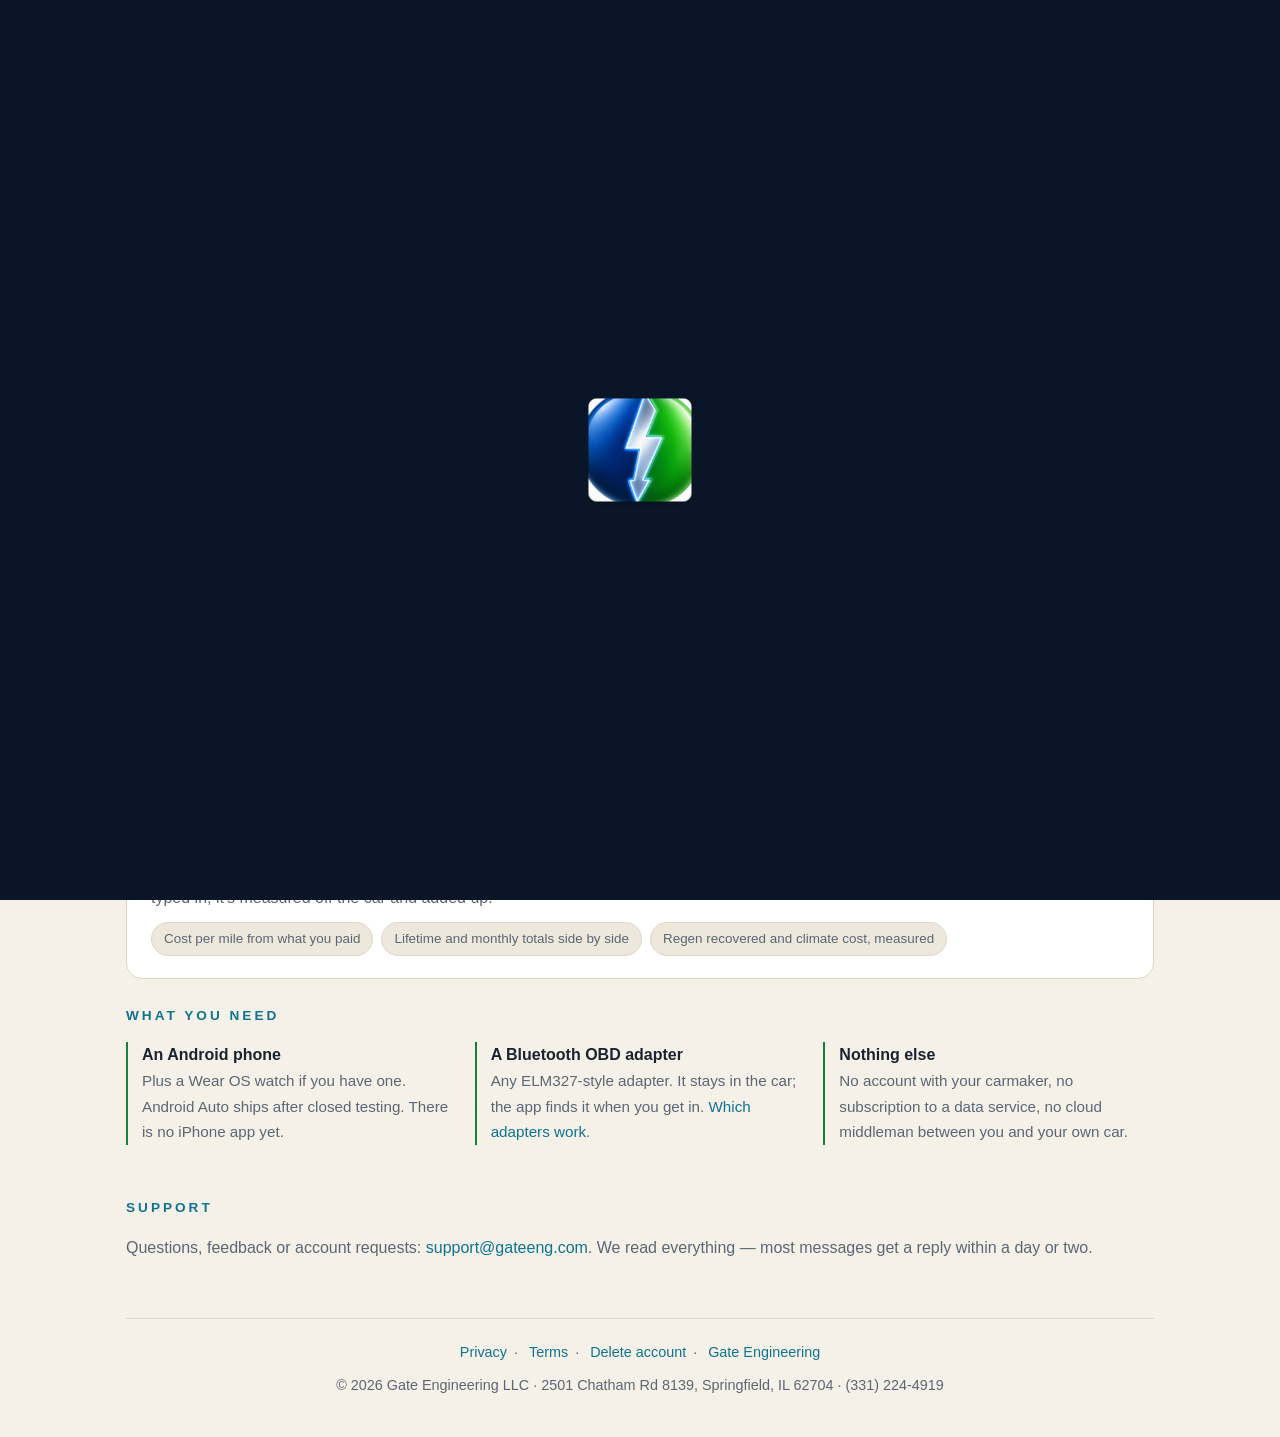
==== commit 4711e1da: "Add files via upload" ====
--- a/index.html
+++ b/index.html
@@ -77,14 +77,12 @@
 
   <footer>
     <div>
-      <a href="app.html">Your dashboard</a>·
-      <a href="https://play.google.com/store/apps/details?id=com.gateengineering.truemileev">Google Play</a>·
       <a href="https://gateeng.com/truemile-privacy/">Privacy</a>·
-      <a href="https://gateeng.com/truemile-terms/">Terms</a> · <a href="adapters/">Adapters</a>·
+      <a href="https://gateeng.com/truemile-terms/">Terms</a>·
       <a href="https://gateeng.com/truemile-privacy/delete/">Delete account</a>·
       <a href="https://gateeng.com">Gate Engineering</a>
     </div>
-    <div style="margin-top:10px">© 2026 Gate Engineering LLC</div>
+    <div style="margin-top:10px">© 2026 Gate Engineering LLC · 2501 Chatham Rd 8139, Springfield, IL 62704 · (331) 224-4919</div>
   </footer>
 
 </div>
